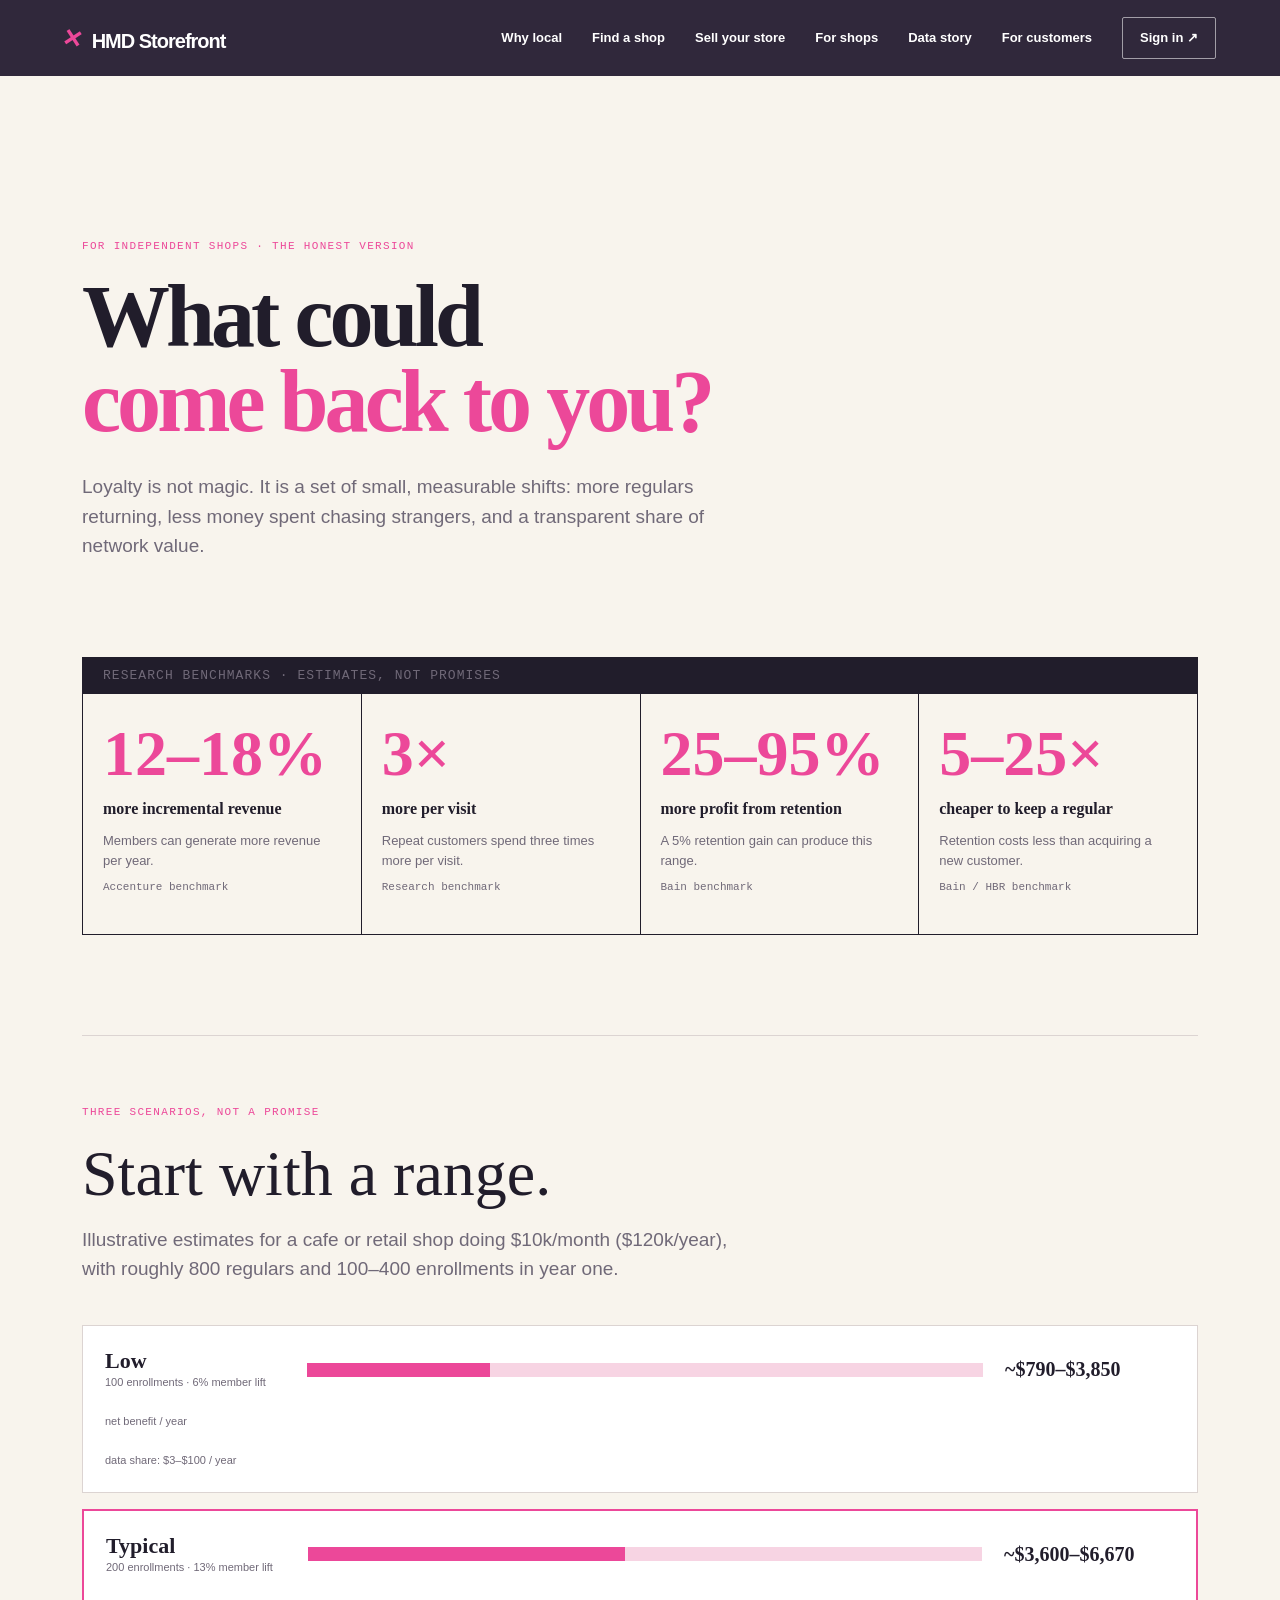
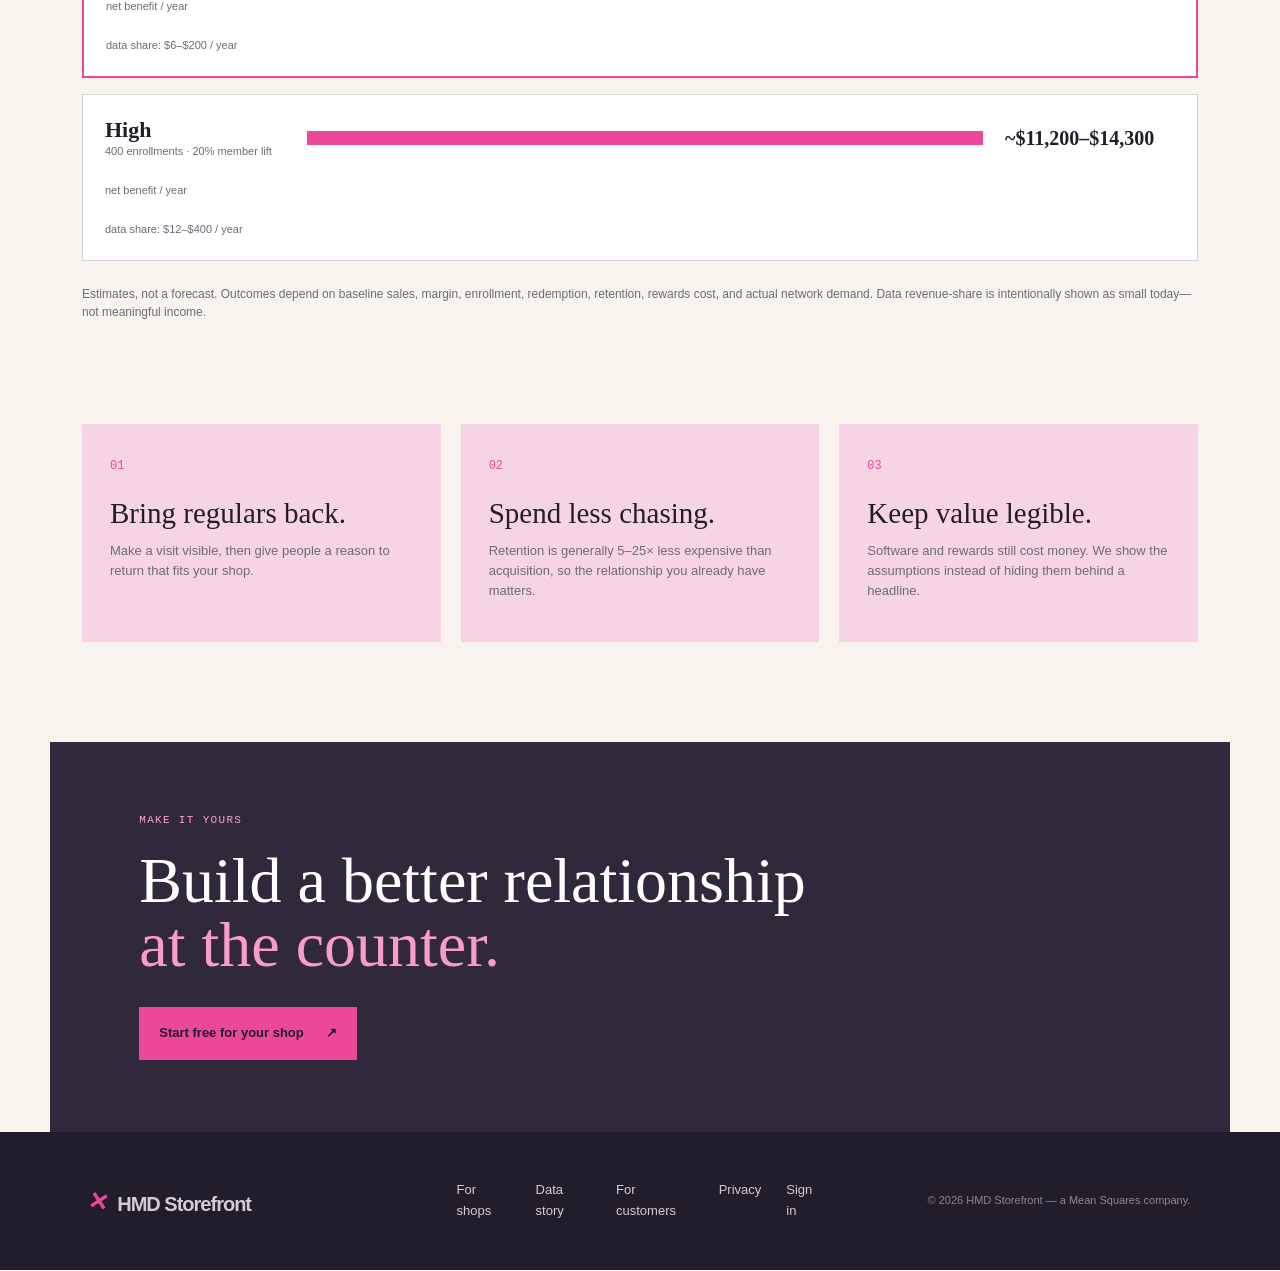
==== benefits.html @ ce7b247c "fix(frontpage): contain responsive layouts + diagrams; footer wrap; add R8 deep-dive/join/directory " ====
<!doctype html>
<html lang="en"><head><meta charset="utf-8"><meta name="viewport" content="width=device-width, initial-scale=1"><meta name="description" content="See the honest range of ways HMD Storefront can help an independent shop keep regulars."><meta property="og:type" content="article"><meta property="og:title" content="The numbers behind local loyalty — HMD Storefront"><meta property="og:description" content="A transparent, scenario-based look at loyalty economics for an independent shop."><meta property="og:url" content="https://marketing.holdmydata.store/benefits.html"><link rel="canonical" href="https://marketing.holdmydata.store/benefits.html"><title>The numbers behind local loyalty — HMD Storefront</title><link rel="stylesheet" href="styles.css"></head>
<body><header class="site-header" style="position:relative;background:#30283b"><a class="wordmark" href="index.html"><span class="mark">×</span> HMD Storefront</a><nav aria-label="Main navigation"><a href="index.html#why">Why local</a><a href="directory.html">Find a shop</a><a href="join.html">Sell your store</a><a href="benefits.html">For shops</a><a href="data-story.html">Data story</a><a href="customers.html">For customers</a><a class="nav-cta" href="signin.html">Sign in <span>↗</span></a></nav><button class="menu" aria-label="Open menu">☰</button></header>
<main class="deep-page"><section class="deep-hero"><p class="eyebrow">For independent shops · the honest version</p><h1>What could<br><em>come back to you?</em></h1><p class="lead">Loyalty is not magic. It is a set of small, measurable shifts: more regulars returning, less money spent chasing strangers, and a transparent share of network value.</p></section>
<section class="stat-grid" aria-label="Research benchmarks"><p class="estimate-label">Research benchmarks · estimates, not promises</p><article><b>12–18%</b><h3>more incremental revenue</h3><p>Members can generate more revenue per year. <span class="source">Accenture benchmark</span></p></article><article><b>3×</b><h3>more per visit</h3><p>Repeat customers spend three times more per visit. <span class="source">Research benchmark</span></p></article><article><b>25–95%</b><h3>more profit from retention</h3><p>A 5% retention gain can produce this range. <span class="source">Bain benchmark</span></p></article><article><b>5–25×</b><h3>cheaper to keep a regular</h3><p>Retention costs less than acquiring a new customer. <span class="source">Bain / HBR benchmark</span></p></article></section>
<section class="paper-section"><p class="eyebrow">Three scenarios, not a promise</p><h2>Start with a range.</h2><p class="section-lead">Illustrative estimates for a cafe or retail shop doing $10k/month ($120k/year), with roughly 800 regulars and 100–400 enrollments in year one.</p><div class="scenario-chart" role="img" aria-label="Estimated annual net benefit ranges: low 790 to 3850 dollars, typical 3600 to 6670 dollars, high 11200 to 14300 dollars"><div class="scenario"><div><strong>Low</strong><span>100 enrollments · 6% member lift</span></div><div class="range"><i style="width:27%"></i></div><b>~$790–$3,850</b><small>net benefit / year</small><em>data share: $3–$100 / year</em></div><div class="scenario featured"><div><strong>Typical</strong><span>200 enrollments · 13% member lift</span></div><div class="range"><i style="width:47%"></i></div><b>~$3,600–$6,670</b><small>net benefit / year</small><em>data share: $6–$200 / year</em></div><div class="scenario"><div><strong>High</strong><span>400 enrollments · 20% member lift</span></div><div class="range"><i style="width:100%"></i></div><b>~$11,200–$14,300</b><small>net benefit / year</small><em>data share: $12–$400 / year</em></div></div><p class="fine">Estimates, not a forecast. Outcomes depend on baseline sales, margin, enrollment, redemption, retention, rewards cost, and actual network demand. Data revenue-share is intentionally shown as small today—not meaningful income.</p></section>
<section class="lever-grid"><article><span class="feature-num">01</span><h2>Bring regulars back.</h2><p>Make a visit visible, then give people a reason to return that fits your shop.</p></article><article><span class="feature-num">02</span><h2>Spend less chasing.</h2><p>Retention is generally 5–25× less expensive than acquisition, so the relationship you already have matters.</p></article><article><span class="feature-num">03</span><h2>Keep value legible.</h2><p>Software and rewards still cost money. We show the assumptions instead of hiding them behind a headline.</p></article></section>
<section class="deep-cta"><p class="eyebrow">Make it yours</p><h2>Build a better relationship<br><em>at the counter.</em></h2><a class="button button-pink" href="https://storefront.holdmydata.store/signup">Start free for your shop <span>↗</span></a></section></main><footer><a class="wordmark" href="index.html"><span class="mark">×</span> HMD Storefront</a><div><a href="benefits.html">For shops</a><a href="data-story.html">Data story</a><a href="customers.html">For customers</a><a href="privacy.html">Privacy</a><a href="signin.html">Sign in</a></div><small>© 2026 HMD Storefront — a Mean Squares company.</small></footer><script src="script.js"></script></body></html>
---- styles.css ----
:root{--ink:#211d2b;--muted:#706978;--paper:#f8f4ed;--pink:#ec4899;--blush:#f7d4e3;--line:#dcd4d2;--serif:'Fraunces',Georgia,serif;--sans:'Inter',Arial,sans-serif;--mono:'DM Mono',monospace}*{box-sizing:border-box}html{scroll-behavior:smooth}body{margin:0;color:var(--ink);background:var(--paper);font:16px/1.55 var(--sans)}a{color:inherit;text-decoration:none}button{font:inherit}.site-header{height:76px;padding:0 clamp(22px,5vw,76px);display:flex;align-items:center;justify-content:space-between;position:absolute;z-index:10;top:0;width:100%;color:#fff}.wordmark{font-weight:700;letter-spacing:-.05em;font-size:20px}.mark{color:var(--pink);font-size:31px;display:inline-block;transform:rotate(12deg);margin-right:6px}.site-header nav{display:flex;align-items:center;gap:30px;font-size:13px;font-weight:600}.nav-cta{border:1px solid rgba(255,255,255,.55);padding:10px 17px;border-radius:2px}.menu{display:none;background:none;border:0;color:#fff;font-size:22px}.hero{min-height:720px;height:92vh;position:relative;overflow:hidden;background:#30283b;color:#fff}.hero:after{content:'';position:absolute;inset:0;background:linear-gradient(90deg,rgba(20,15,28,.95) 0%,rgba(25,18,32,.62) 47%,rgba(25,18,32,.15));pointer-events:none}.layer{will-change:transform}.hero-wash{position:absolute;inset:-15%;background:radial-gradient(ellipse at 60% 40%,#9a4b72 0,transparent 42%),radial-gradient(ellipse at 90% 100%,#483869 0,transparent 50%);opacity:.8}.hero-grid{position:absolute;inset:0;opacity:.15;background-image:linear-gradient(110deg,transparent 0 49%,#f7d4e3 49.2% 49.5%,transparent 49.7%),linear-gradient(22deg,transparent 0 68%,#f7d4e3 68.2% 68.4%,transparent 68.6%);background-size:180px 180px}.hero-copy{position:relative;z-index:3;padding:clamp(150px,22vh,220px) 7vw 60px;max-width:750px}.eyebrow{font:500 11px/1.2 var(--mono);text-transform:uppercase;letter-spacing:.12em;color:var(--pink);margin:0 0 22px}.hero h1{font:700 clamp(52px,7vw,100px)/.95 var(--serif);letter-spacing:-.055em;margin:0 0 28px}.hero h1 em,h2 em{font-style:normal;color:#f89cc8}.hero-text{font-size:18px;line-height:1.5;max-width:470px;color:#ded6df}.hero-actions{display:flex;align-items:center;gap:27px;margin-top:38px}.button{display:inline-flex;gap:22px;align-items:center;padding:15px 19px;font-weight:600;font-size:13px;border:1px solid var(--pink);transition:.2s}.button-pink{background:var(--pink);color:#241a29}.button:hover{transform:translateY(-2px);box-shadow:4px 4px 0 #241a29}.text-link{font-weight:600;font-size:13px;border-bottom:1px solid currentColor;padding-bottom:3px}.text-link span{margin-left:14px;color:var(--pink)}.shop-scene{position:absolute;z-index:2;right:-3%;bottom:0;width:59%;height:70%;}.sun{position:absolute;width:210px;height:210px;border-radius:50%;background:#ed9b9f;top:2%;left:40%;opacity:.7}.cloud{position:absolute;border-radius:50%;background:#e8bcc8;opacity:.22;width:200px;height:35px;top:25%;left:4%;filter:blur(5px)}.cloud-two{top:16%;left:63%;width:160px}.building{position:absolute;width:min(500px,65%);height:65%;bottom:7%;left:22%;background:#bf8090;transform:skewY(-2deg);box-shadow:18px 18px 0 rgba(0,0,0,.2)}.awning{height:15%;position:absolute;top:23%;left:-4%;width:108%;background:repeating-linear-gradient(90deg,#f4d6d6 0 32px,#653950 32px 64px);transform:skewY(3deg)}.window{position:absolute;top:40%;left:9%;width:48%;height:37%;background:#2b3340;border:9px solid #efd9cd;display:flex;align-items:center;justify-content:center}.cat{font-size:130px;color:#ecb1c0;transform:rotate(-15deg)}.plant{position:absolute;right:8%;bottom:2%;font-size:62px;color:#a8c0a6}.door{position:absolute;right:8%;bottom:0;width:25%;height:45%;background:#493342;border:7px solid #e7cfc8}.sign{position:absolute;right:-19%;top:42%;background:#f0c6ce;color:#3d273b;padding:14px 22px;font:500 14px/1.15 var(--mono);transform:rotate(7deg);box-shadow:5px 6px 0 rgba(0,0,0,.14)}.ground{position:absolute;bottom:0;left:-30%;width:160%;height:9%;background:#1c202e;transform:rotate(-3deg)}.scene-note{position:absolute;right:4%;bottom:2%;z-index:2;color:#eddfe5;font:12px/1.3 var(--mono)}.scroll-cue{position:absolute;z-index:4;bottom:28px;right:7vw;font:11px var(--mono);color:#e7dce4}.scroll-cue span{display:inline-block;width:6px;height:6px;border-radius:50%;background:var(--pink);margin-right:8px}.strip{background:var(--pink);padding:15px 7vw;display:flex;justify-content:space-between;align-items:center;color:#321d2b;font:11px var(--mono);text-transform:uppercase;letter-spacing:.07em}.scribble{font-size:20px}.section{padding:clamp(80px,12vw,160px) 12vw}.split{display:grid;grid-template-columns:1fr 1fr;gap:13vw}.section h2,.share-band h2,.cta h2{font:500 clamp(38px,5vw,68px)/1 var(--serif);letter-spacing:-.05em;margin:0}.copy{max-width:470px;color:var(--muted);padding-top:35px}.copy p{margin:0 0 25px}.copy strong{color:var(--ink)}.feature-section{padding:100px 7vw 150px;background:#e9e0dc}.section-intro{max-width:620px}.feature-grid{display:grid;grid-template-columns:repeat(3,1fr);gap:5vw;margin-top:90px}.feature-grid article{border-top:1px solid #9f9297;padding-top:17px}.feature-num{font:12px var(--mono);color:var(--pink)}h3{font:500 25px/1.15 var(--serif);margin:33px 0 14px}.feature-grid p,.step p,.share-band p{color:var(--muted);max-width:300px}.how{background:#f8f4ed;padding-left:7vw;padding-right:7vw}.steps{display:grid;grid-template-columns:repeat(4,1fr);gap:25px;margin-top:80px}.step{border-top:1px solid var(--line);padding-top:15px}.step b{font:18px var(--serif);color:var(--pink)}.step h3{font-size:21px;margin-top:34px}.share-band{padding:90px 7vw;background:#30283b;color:#fff;display:grid;grid-template-columns:1.25fr 1fr;gap:9vw;align-items:center}.share-band .eyebrow{color:#f89cc8}.share-band h2{margin-bottom:25px}.share-band p{color:#d7ccd6;max-width:430px}.share-graphic{display:flex;align-items:center;justify-content:center;gap:15px}.circle{width:125px;height:125px;border-radius:50%;display:flex;align-items:center;justify-content:center;text-align:center;font:13px/1.2 var(--mono);border:1px solid #f89cc8}.c1{background:#67384f}.c2{background:#4c4167;margin-top:55px}.c3{background:#ec4899;color:#281a28}.arrow{font-size:28px;color:#f89cc8}.cta{text-align:center;padding:150px 20px;background:var(--blush)}.cta h2{margin:0 auto 38px}.cta .fine{font:12px var(--mono);color:#75606e;margin-top:18px}footer{padding:45px 7vw;display:grid;grid-template-columns:1fr 1fr 1fr;align-items:center;background:#211d2b;color:#d6cbd2}footer div{display:flex;justify-content:center;gap:25px;font-size:13px}footer small{text-align:right;font-size:11px;color:#938690}.cookie{position:fixed;z-index:20;bottom:18px;left:18px;right:18px;background:#fff;color:var(--ink);box-shadow:0 8px 30px #211d2b35;border:1px solid var(--line);padding:17px 22px;display:flex;align-items:center;justify-content:space-between;gap:20px;font-size:13px}.cookie strong{font:500 18px var(--serif)}.cookie p{margin:3px 0 0;color:var(--muted)}.cookie a{color:#b52b71;text-decoration:underline}.cookie button{background:var(--ink);color:#fff;border:0;padding:10px 17px;cursor:pointer}.auth-page{min-height:100vh;background:#30283b;color:#fff}.auth-header{padding:30px 7vw}.auth-card{max-width:600px;margin:7vh auto;padding:30px 25px 100px}.auth-card h1{font:500 clamp(45px,7vw,74px)/.98 var(--serif);letter-spacing:-.05em;margin:0 0 22px}.auth-card em{color:#f89cc8;font-style:normal}.auth-copy{color:#d7ccd6;max-width:390px;margin-bottom:42px}.role-links{display:grid;gap:12px}.role-links a{display:flex;justify-content:space-between;align-items:center;border:1px solid #796277;padding:20px 22px;transition:.2s}.role-links a:hover{border-color:var(--pink);background:#493342;transform:translateX(4px)}.role-links strong{font:500 20px var(--serif)}.role-links span{font:12px var(--mono);color:#e4a8c1}.back{font-size:13px;margin-top:40px;color:#e4a8c1}.back a:hover{text-decoration:underline}.legal{max-width:820px;margin:0 auto;padding:100px 25px 140px}.legal h1{font:500 clamp(48px,7vw,82px)/1 var(--serif);letter-spacing:-.05em;margin:0 0 18px}.legal h2{font:500 28px var(--serif);margin:65px 0 12px}.legal p{max-width:680px;color:var(--muted)}.legal-note{font:12px var(--mono);color:#9c6681!important}.legal a{color:#b52b71;text-decoration:underline}@media(max-width:720px){.site-header nav{display:none}.menu{display:block}.hero{min-height:760px}.hero-copy{padding:140px 25px 40px}.hero h1{font-size:55px}.hero-text{font-size:16px}.shop-scene{width:115%;height:45%;right:-24%;bottom:0;opacity:.85}.building{left:23%;height:74%}.scene-note{display:none}.scroll-cue{right:25px}.strip{overflow:hidden;gap:20px;justify-content:flex-start;white-space:nowrap}.strip span:nth-of-type(2),.strip span:nth-of-type(3){display:none}.split,.share-band{grid-template-columns:1fr;gap:35px}.section{padding:85px 25px}.feature-section,.how{padding:85px 25px}.feature-grid,.steps{grid-template-columns:1fr;gap:40px;margin-top:55px}.share-band{padding:75px 25px}.share-graphic{gap:5px;transform:scale(.78);transform-origin:left center;width:100%;max-width:100%;margin-bottom:-10px}.cta{padding:100px 25px}.cta h2{font-size:52px}footer{grid-template-columns:1fr;gap:25px;padding:40px 25px}footer div{flex-wrap:wrap;gap:10px 12px;min-width:0}footer div,footer small{text-align:left;justify-content:flex-start}footer small{min-width:0}.cookie{align-items:flex-start;flex-direction:column;bottom:0;left:0;right:0}.cookie button{width:100%}}
/* Local discovery map and explainer layouts */
.map-section{background:var(--blush)}
.map-placeholder{min-height:360px;position:relative;overflow:hidden;background-color:#e9d9d8;background-image:linear-gradient(28deg,transparent 48%,rgba(255,255,255,.7) 49% 51%,transparent 52%),linear-gradient(118deg,transparent 47%,rgba(255,255,255,.65) 48% 50%,transparent 51%);background-size:180px 150px;border:1px solid var(--line)}
.map-line{position:absolute;height:2px;background:rgba(112,105,120,.28);transform:rotate(-20deg);width:80%}.line-a{top:32%;left:-8%}.line-b{top:63%;left:28%;transform:rotate(18deg)}
.map-pin{position:absolute;color:var(--pink);font-size:28px;font-weight:700;text-shadow:0 1px 0 #fff}.pin-a{top:25%;left:28%}.pin-b{top:48%;left:62%}.pin-c{top:70%;left:44%}.map-label{position:absolute;right:24px;bottom:22px;padding:15px 18px;background:rgba(248,244,237,.9);font-size:13px;color:var(--muted)}.map-label strong{color:var(--ink)}
.reward-explainer{display:grid;grid-template-columns:repeat(3,1fr);gap:28px;margin:70px 0}.reward-explainer article{padding:28px;background:var(--blush)}.reward-explainer h2{font:500 27px/1.05 var(--serif);margin:18px 0 12px}.reward-explainer p{color:var(--muted)}.legal-callout{padding:38px;margin:30px 0 50px;background:#30283b;color:#fff}.legal-callout h2{font:500 40px var(--serif);margin:0 0 12px}.legal-callout p:last-child{color:#e8dfe8}.draft-banner{display:flex;gap:14px;align-items:baseline;padding:16px 20px;margin:0 0 28px;background:#fff0b8;border:1px solid #d8b84c;color:#30283b}.draft-banner strong{font-weight:700}.draft-banner span{color:#5e5364;font-size:14px}@media(max-width:700px){.draft-banner{display:block}.draft-banner span{display:block;margin-top:5px}}
.diagram-card{width:min(100%,1180px);margin:48px auto 0;padding:18px;background:var(--blush);border:1px solid var(--line);border-radius:18px;overflow:hidden}
.diagram-card img{display:block;width:100%;max-width:100%;height:auto;border-radius:12px;margin:0 auto}
@media(max-width:700px){.reward-explainer{grid-template-columns:1fr}.map-placeholder{min-height:290px}.map-label{right:12px;bottom:12px;max-width:75%}.diagram-card{margin-top:28px;padding:10px;border-radius:14px}.diagram-card img{border-radius:9px}}

.cookie[hidden]{display:none!important}

/* Responsive DOM-text diagram stages */
.diagram-stage{width:min(100%,1180px);margin:48px auto 0;padding:30px;background:var(--blush);border:1px solid var(--line);border-radius:18px;position:relative;overflow:hidden;animation:diagram-enter .8s ease both;animation-timeline:view();animation-range:entry 0% entry 30%}.diagram-heading{position:relative;z-index:1;margin-bottom:24px}.diagram-heading .eyebrow{margin-bottom:8px}.diagram-heading>p:last-child{font:500 27px/1.1 var(--serif);margin:0}.diagram-heading h2{font:500 27px/1.1 var(--serif);margin:0}.diagram-heading em{color:var(--muted)}.diagram-carousel{display:flex;gap:20px;position:relative;z-index:1}.diagram-panel{background:#fff;border:1.5px solid var(--line);border-radius:12px;padding:22px 18px;min-height:190px;flex:1;position:relative}.diagram-panel>b{display:grid;place-items:center;width:40px;height:40px;border-radius:50%;background:var(--blush);border:2px solid var(--pink);color:var(--pink);font:500 16px var(--mono);margin-bottom:20px}.diagram-panel h3{font:700 25px/1.05 var(--serif);margin:0 0 10px}.diagram-panel p{font-size:13px;color:var(--muted);margin:0 0 8px}.diagram-panel small{font:500 11px/1.4 var(--mono);color:var(--muted)}.diagram-panel:after{content:'→';position:absolute;right:-18px;top:50%;color:var(--pink);font-size:22px}.diagram-panel:last-child:after{display:none}.branch-panel{border-color:var(--pink)}.branch-label,.node-icon{color:var(--pink);font:500 11px var(--mono);letter-spacing:.08em}.branch-panel>div{display:flex;gap:12px}.branch-panel>div p{flex:1}.diagram-caption{color:var(--muted);font-size:13px;margin:24px 0 0}.diagram-caption strong{font:700 18px/1.2 var(--serif);color:var(--ink)}.consent-stage{margin-top:0}.consent-stage .diagram-panel{border:2px solid var(--pink);border-radius:14px;min-height:210px}.consent-stage .diagram-panel>b{margin-bottom:12px}.node-icon{display:block;font-size:22px;margin:4px 0 14px}.phase-panel{border-style:dashed!important;border-color:var(--muted)!important}.phase-panel p{margin-top:14px}.phase-panel strong{color:var(--ink)}@keyframes diagram-enter{from{opacity:.2;transform:translateY(24px)}to{opacity:1;transform:translateY(0)}}
@media(max-width:720px){.diagram-stage{margin-top:28px;padding:22px 0 18px;border-radius:14px}.diagram-heading{padding:0 18px}.diagram-heading>p:last-child,.diagram-heading h2{font-size:27px}.diagram-carousel{overflow-x:auto;scroll-snap-type:x mandatory;-webkit-overflow-scrolling:touch;gap:12px;padding:4px 18px 12px;scrollbar-width:none}.diagram-carousel::-webkit-scrollbar{display:none}.diagram-panel{flex:0 0 calc(100vw - 36px);min-height:225px;padding:24px 20px;scroll-snap-align:start}.diagram-panel h3{font-size:26px}.diagram-panel p{font-size:13.5px;max-width:34ch}.diagram-panel:after{display:none}.branch-panel>div{display:block}.branch-panel>div p{margin-top:16px}.diagram-controls{display:flex;align-items:center;justify-content:space-between;padding:0 18px;margin-top:4px}.diagram-controls button{border:0;background:none;color:var(--pink);font:500 20px var(--mono);padding:8px;cursor:pointer}.diagram-dots{display:flex;gap:7px;align-items:center}.diagram-dots button{width:9px;height:9px;border:1px solid var(--pink);border-radius:50%;padding:0}.diagram-dots button[aria-selected=true]{background:var(--pink)}.diagram-caption{padding:0 18px;margin-top:14px}.consent-stage .diagram-panel{min-height:250px}.consent-stage .diagram-heading h2{font-size:26px}}
@media(min-width:721px){.how .diagram-carousel{display:grid;grid-template-columns:repeat(4,1fr);gap:24px}.how .diagram-panel:after{right:-20px}.how .branch-panel{grid-column:2 / 4}.consent-stage .diagram-carousel{display:grid;grid-template-columns:repeat(3,1fr);gap:24px}.consent-stage .diagram-panel:nth-child(4){grid-column:1 / 2}.consent-stage .diagram-panel:nth-child(5){grid-column:2 / 3}.consent-stage .phase-panel{grid-column:1 / 4;display:grid;grid-template-columns:1fr 1fr;gap:20px}.consent-stage .phase-panel h3{grid-column:1 / 3}}
@media(prefers-reduced-motion:reduce){.diagram-stage{animation:none!important;opacity:1!important;transform:none!important}.diagram-carousel{scroll-behavior:auto}}
.r8-teaser{margin-top:48px;padding:26px;background:var(--blush);border-left:3px solid var(--pink)}
.directory-page,.join-page{max-width:1180px;margin:0 auto;padding:0 32px}.directory-hero,.join-hero{padding:82px 0 48px;max-width:850px}.directory-hero h1,.join-hero h1{font:700 clamp(48px,7vw,82px)/.96 var(--serif);letter-spacing:-.045em;margin:0 0 24px}.directory-hero em,.join-hero em{color:var(--pink);font-style:normal}.directory-search{max-width:680px;margin:0 auto 50px}.search-wrap{position:relative}.search-wrap>span{position:absolute;left:14px;top:50%;transform:translateY(-50%);font:24px var(--mono);color:var(--pink)}.search-input{width:100%;padding:14px 16px 14px 42px;background:#fff;border:1.5px solid var(--line);border-radius:12px;font:15px var(--sans)}.search-input:focus{outline:0;border-color:var(--pink);box-shadow:0 0 0 3px rgba(236,72,153,.15)}.search-meta{color:var(--muted);font:11px var(--mono);margin:10px 0}.directory-grid{display:grid;grid-template-columns:repeat(auto-fill,minmax(280px,1fr));gap:24px;min-height:180px}.shop-card{background:#fff;border:1.5px solid var(--line);border-radius:14px;overflow:hidden}.shop-media{aspect-ratio:16/10;background:var(--blush)}.shop-photo,.shop-mono{width:100%;height:100%;object-fit:cover}.shop-mono{display:grid;place-items:center;background-color:var(--blush);background-image:linear-gradient(28deg,transparent 48%,rgba(255,255,255,.6) 49% 51%,transparent 52%);background-size:180px 150px;color:var(--pink);font:500 48px var(--mono)}.shop-card-body{padding:22px}.shop-card h3{font:500 26px/1.05 var(--serif);margin:0 0 10px}.shop-card h3 a:hover{color:var(--pink)}.shop-card-body>p:not(.shop-detail){color:var(--muted);font-size:13px;min-height:42px}.shop-detail{color:var(--muted);font:11px/1.5 var(--mono);margin:8px 0}.shop-card .text-link{display:inline-block;margin-top:12px}.shop-skeleton{height:380px;border-radius:14px;background:linear-gradient(var(--blush),var(--blush)) top/100% 60% no-repeat,#fff;border:1px solid var(--line);animation:pulse 1.2s ease-in-out infinite alternate}.directory-empty{text-align:center;padding:20px 0 100px}.directory-empty h2{font:500 clamp(36px,5vw,58px)/1 var(--serif);margin:12px 0}.directory-empty p:not(.eyebrow){max-width:520px;margin:0 auto 22px;color:var(--muted)}.directory-empty small{display:block;color:var(--muted);font:11px var(--mono);margin-top:20px}.empty-map{height:100px;max-width:500px;margin:0 auto 24px;background:var(--blush);position:relative;background-image:linear-gradient(28deg,transparent 48%,rgba(255,255,255,.6) 49% 51%,transparent 52%);background-size:180px 150px}.empty-map span{position:absolute;color:var(--pink);font:28px var(--mono)}.empty-map span:nth-child(1){top:20px;left:24%}.empty-map span:nth-child(2){top:48px;left:58%}.empty-map span:nth-child(3){top:12px;left:74%}.join-hero{max-width:980px}.join-hero .fine{margin-top:18px}.join-benefits{margin:30px 0 100px}.join-numbers{padding:70px 0 90px;border-top:1px solid var(--line)}.join-numbers h2,.join-steps h2{font:500 clamp(38px,5vw,64px)/1 var(--serif);margin:0 0 16px}.join-stat-grid{display:grid;grid-template-columns:repeat(5,1fr);gap:1px;background:var(--ink);margin:42px 0 24px}.join-stat-grid article{background:var(--paper);padding:24px 18px;min-height:210px}.join-stat-grid b{font:700 clamp(32px,4vw,52px)/1 var(--serif);color:var(--pink)}.join-stat-grid p{font-size:13px;color:var(--muted);min-height:60px}.join-stat-grid small{font:11px var(--mono);color:var(--muted)}.join-steps{padding:0 0 90px}.join-steps .steps{margin-top:34px}.sr-only{position:absolute;width:1px;height:1px;padding:0;margin:-1px;overflow:hidden;clip:rect(0,0,0,0);white-space:nowrap;border:0}@keyframes pulse{from{opacity:.55}to{opacity:1}}
@media(max-width:720px){.directory-page,.join-page{padding:0 18px}.directory-hero,.join-hero{padding:58px 0 38px}.directory-grid{grid-template-columns:1fr}.join-stat-grid{grid-template-columns:1fr 1fr}.join-stat-grid article{min-height:0}.join-stat-grid p{min-height:0}.shop-skeleton{height:330px}}
@media(max-width:480px){.join-stat-grid{grid-template-columns:1fr}}.r8-teaser .eyebrow{margin-bottom:10px}.r8-teaser h3{font:500 27px/1.1 var(--serif);margin:0 0 12px}.data-teaser{background:#fff0f5}.data-teaser>p:not(.eyebrow){max-width:570px;color:var(--muted)}

.estimate-label{grid-column:1/-1;background:var(--ink);color:#fff;padding:10px 20px;margin:0;font:500 11px var(--mono);letter-spacing:.08em;text-transform:uppercase}/* R8 deep-dive pages: content-first chart and story components */
.deep-page{max-width:1180px;margin:0 auto;padding:82px 32px 0}.deep-hero{padding:82px 0 78px;max-width:820px}.deep-hero h1{font:700 clamp(48px,7vw,88px)/.96 var(--serif);letter-spacing:-.045em;margin:0 0 28px}.deep-hero h1 em,.deep-hero em{color:var(--pink);font-style:normal}.lead,.section-lead{max-width:650px;color:var(--muted);font-size:19px}.stat-grid{display:grid;grid-template-columns:repeat(4,1fr);gap:1px;background:var(--ink);border:1px solid var(--ink);margin:0 0 100px}.stat-grid article{background:var(--paper);padding:28px 20px;min-height:220px}.stat-grid article>b{font:700 clamp(40px,5vw,65px)/1 var(--serif);color:var(--pink)}.stat-grid h3{font:700 16px/1.1 var(--serif);margin:14px 0 10px}.stat-grid p,.lever-grid p{color:var(--muted);font-size:13px}.source{display:block;color:var(--muted);font:11px var(--mono);margin-top:10px}.paper-section{padding:70px 0 90px;border-top:1px solid var(--line)}.paper-section h2,.contrast-head h2,.share-picker h2,.reward-table h2{font:500 clamp(38px,5vw,64px)/1 var(--serif);margin:0 0 18px}.scenario-chart{display:grid;gap:16px;margin:42px 0 24px}.scenario{padding:22px;background:#fff;border:1px solid var(--line);display:grid;grid-template-columns:180px 1fr 170px;align-items:center;gap:22px}.scenario>div{display:flex;flex-direction:column}.scenario strong{font:700 22px var(--serif)}.scenario span,.scenario small,.scenario em{font-size:11px;color:var(--muted);font-style:normal}.scenario>b{font:700 20px var(--serif);white-space:nowrap}.scenario em{grid-column:1/-1}.range{height:14px;background:var(--blush);position:relative}.range i{display:block;height:100%;background:var(--pink)}.featured{border:2px solid var(--pink)}.fine{color:var(--muted);font-size:12px}.lever-grid{display:grid;grid-template-columns:repeat(3,1fr);gap:20px;padding:0 0 100px}.lever-grid article{padding:28px;background:var(--blush)}.lever-grid h2{font:500 29px/1 var(--serif);margin:22px 0 10px}.deep-cta{background:#30283b;color:#fff;padding:72px 8%;margin:0 -32px}.deep-cta h2{font:500 clamp(40px,5vw,70px)/1 var(--serif);margin:0 0 30px}.deep-cta .eyebrow{color:#f7a6ca}.contrast-list{margin:0 0 90px}.contrast-head{margin-bottom:40px}.contrast-list article{display:grid;grid-template-columns:1fr 1fr;border-top:1px solid var(--line);padding:30px 0;gap:40px}.contrast-list article>div+div{border-left:1px solid var(--line);padding-left:40px}.contrast-tag{font:500 10px var(--mono);letter-spacing:.1em;color:var(--muted)}.contrast-tag.pink{color:var(--pink)}.contrast-list h3{font:500 26px/1.1 var(--serif);margin:12px 0 8px}.contrast-list p{color:var(--muted);margin:0}.industry-note{background:var(--blush);padding:42px;margin:0 0 90px;display:grid;grid-template-columns:1fr 1fr;gap:20px}.industry-note h2{font:500 38px/1.05 var(--serif);margin:0}.industry-numbers{display:grid;grid-template-columns:1fr 1fr;align-content:center;gap:4px 20px}.industry-numbers strong{font:700 25px var(--serif);color:var(--pink)}.industry-numbers span{font-size:11px;color:var(--muted)}.industry-note>.fine{grid-column:1/-1}.share-picker{border-top:1px solid var(--line);padding:70px 0 100px}.share-picker>p:not(.eyebrow){max-width:600px;color:var(--muted)}.share-options{display:grid;grid-template-columns:repeat(3,1fr);gap:12px;margin:34px 0}.share-options label{padding:22px;background:#fff;border:1px solid var(--line);font-weight:600;cursor:pointer}.share-options input{accent-color:var(--pink);margin-right:8px}.share-options small{display:block;color:var(--muted);font-size:11px;margin:12px 0 0 25px}.share-readout{display:flex;align-items:baseline;gap:14px;border-top:2px solid var(--pink);padding-top:20px}.share-readout strong{font:700 48px var(--serif);color:var(--pink)}.share-readout span,.share-readout small{color:var(--muted)}.share-readout small{display:block}.customer-highlight{display:flex;align-items:center;gap:34px;background:var(--blush);padding:42px;margin-bottom:90px}.customer-highlight>strong{font:700 90px var(--serif);color:var(--pink)}.customer-highlight h2{font:500 34px var(--serif);margin:0 0 10px}.customer-highlight p{color:var(--muted);max-width:600px}.reward-table{padding:0 0 100px}.reward-rows{border-top:1px solid var(--line)}.reward-rows>div{display:grid;grid-template-columns:200px 1fr;gap:30px;padding:22px 0;border-bottom:1px solid var(--line)}.reward-rows strong{font:500 25px var(--serif)}.reward-rows span{color:var(--muted)}
@media(max-width:720px){.deep-page{padding:35px 18px 0}.deep-hero{padding:58px 0}.stat-grid,.lever-grid,.share-options{grid-template-columns:1fr 1fr}.stat-grid article{min-height:190px}.scenario{grid-template-columns:1fr;gap:10px}.scenario em{grid-column:auto}.contrast-list article{grid-template-columns:1fr;gap:22px}.contrast-list article>div+div{border-left:0;border-top:1px solid var(--line);padding:22px 0 0}.industry-note{grid-template-columns:1fr;margin-bottom:60px}.deep-cta{margin:0 -18px;padding:58px 18px}.customer-highlight{align-items:flex-start;gap:18px;margin-bottom:60px}.customer-highlight>strong{font-size:64px}.customer-highlight h2{font-size:27px}.reward-rows>div{grid-template-columns:1fr;gap:6px}.share-readout{display:block}.share-readout span{display:block}.share-readout small{margin-top:8px}}
@media(max-width:480px){.stat-grid,.lever-grid,.share-options{grid-template-columns:1fr}.stat-grid article{min-height:0}.industry-numbers{grid-template-columns:1fr 1fr}}
.site-header,main,footer{min-width:0}.hero,.share-band,.diagram-stage{contain:paint}.hero-copy,.section,.feature-section,.legal,.auth-card,footer{min-width:0}.hero-copy h1,.hero-copy p,.section h2,.section h3,.feature-grid article,.steps .step,.legal h1,.legal-callout,.auth-card{overflow-wrap:anywhere}.diagram-stage{height:auto;min-height:0}.diagram-carousel{min-width:0}.diagram-panel{transform:none!important}
@media(max-width:720px){html{scrollbar-width:none}.shop-scene{max-width:100%;right:0}.share-band{overflow:hidden}.share-graphic{max-width:100%;transform-origin:left center}.diagram-carousel{width:100%;max-width:100%;overscroll-behavior-x:contain}.diagram-panel{max-width:calc(100vw - 36px)}.site-header{padding-left:18px;padding-right:18px}.hero-copy{padding-left:18px;padding-right:18px}.section,.feature-section{padding-left:18px;padding-right:18px}}
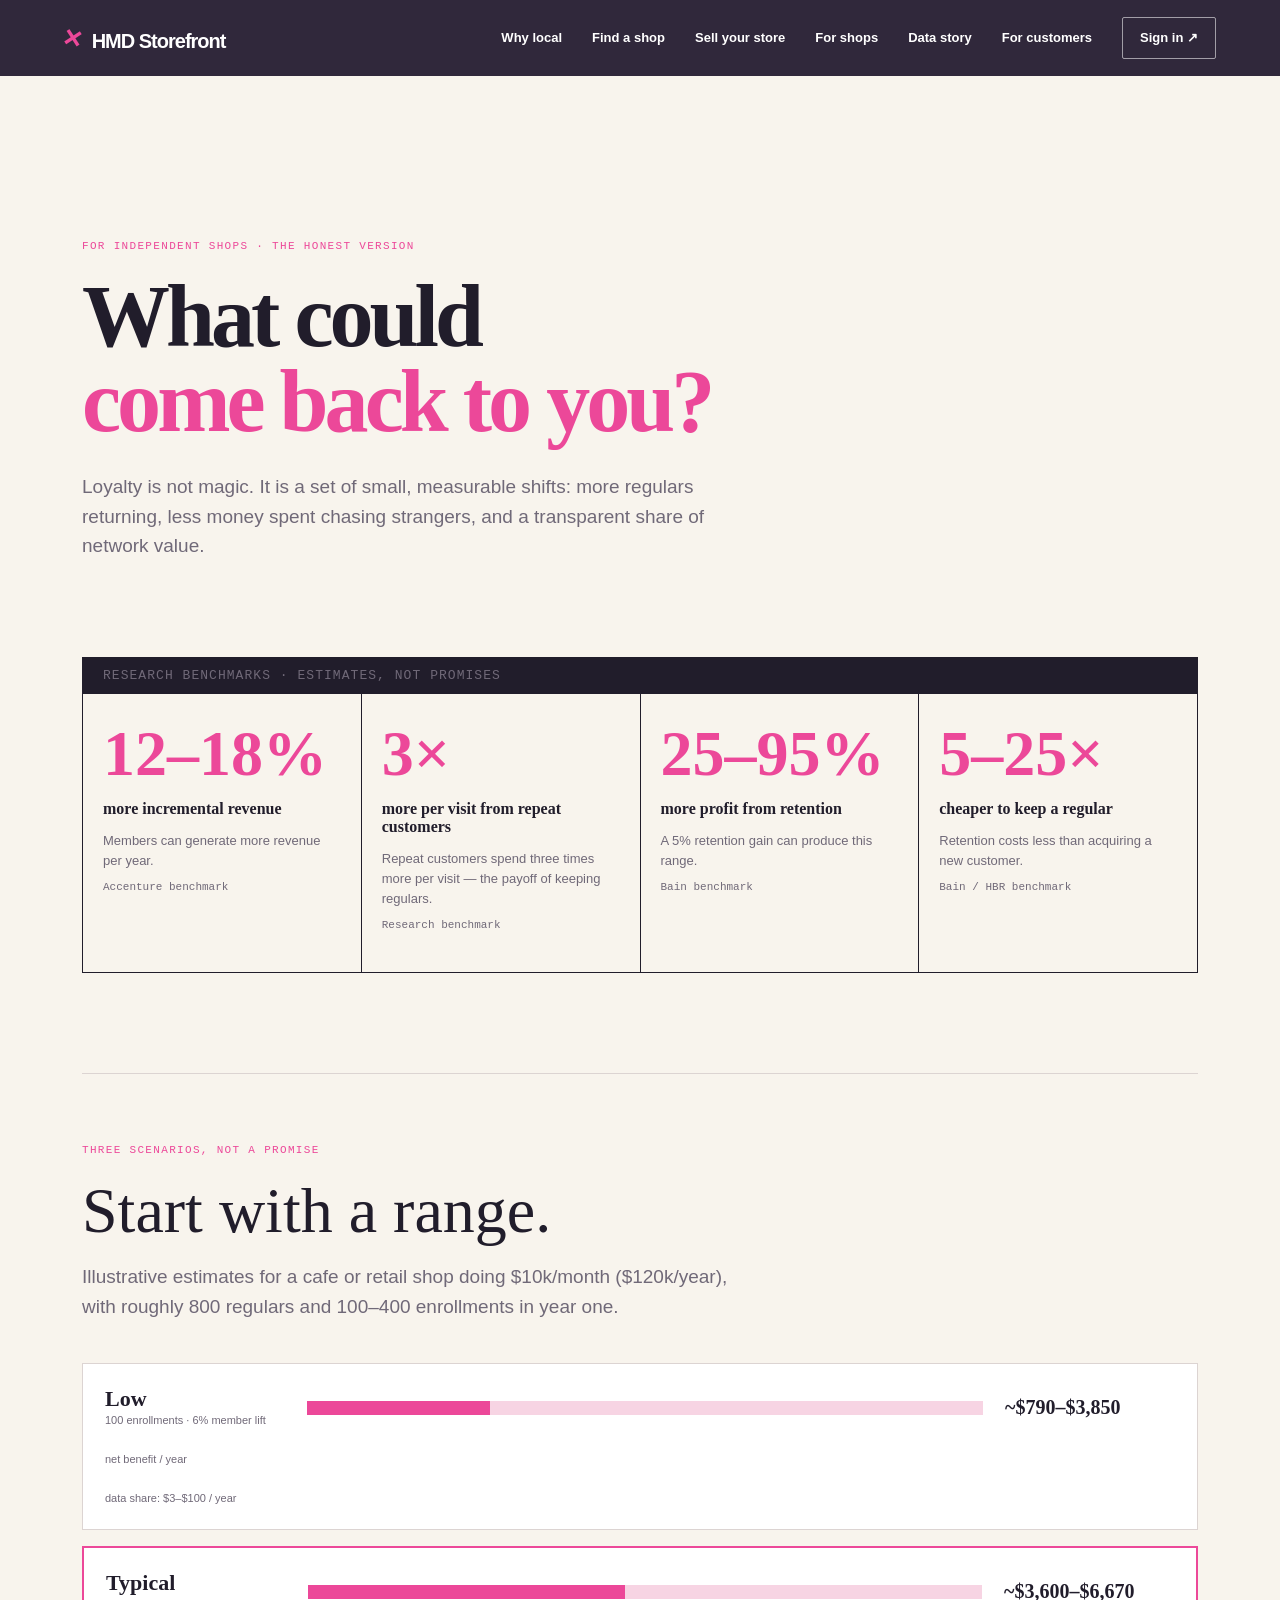
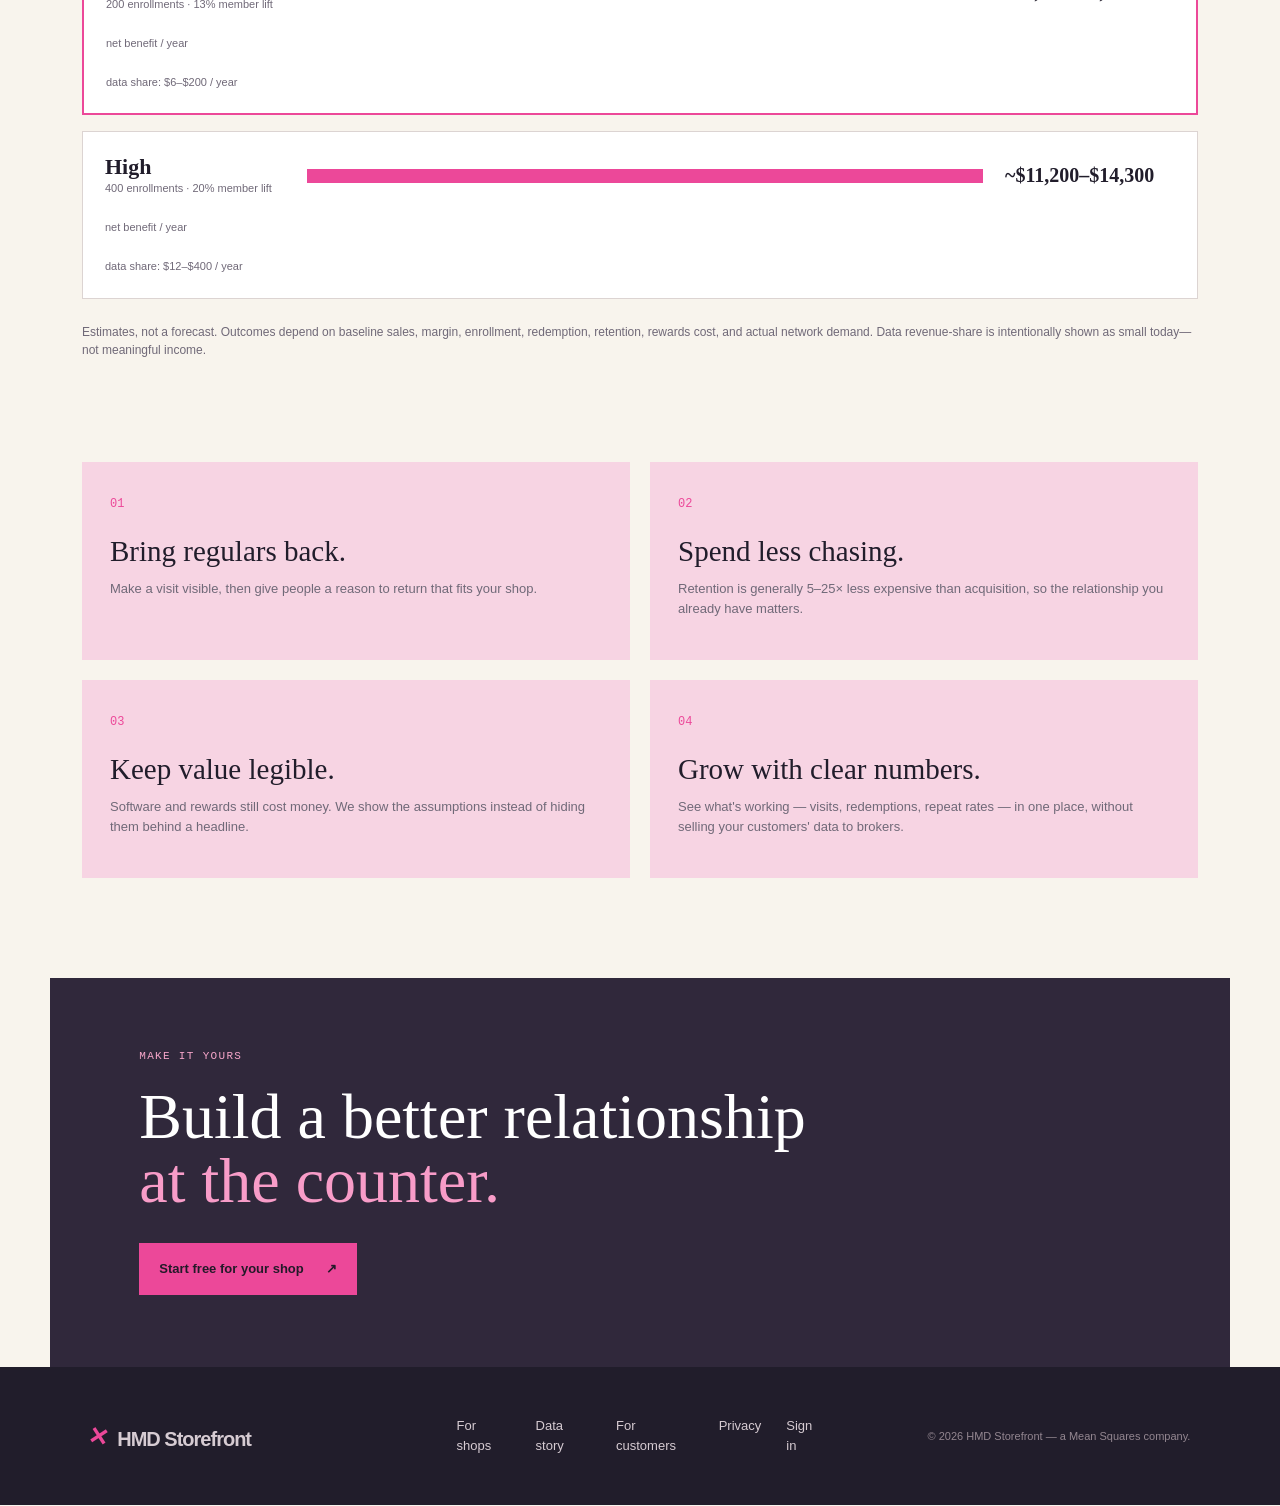
==== commit 8d6838b6: "Editorial refactor, SVG graphics, and page treatments" ====
--- a/benefits.html
+++ b/benefits.html
@@ -2,7 +2,7 @@
 <html lang="en"><head><meta charset="utf-8"><meta name="viewport" content="width=device-width, initial-scale=1"><meta name="description" content="See the honest range of ways HMD Storefront can help an independent shop keep regulars."><meta property="og:type" content="article"><meta property="og:title" content="The numbers behind local loyalty — HMD Storefront"><meta property="og:description" content="A transparent, scenario-based look at loyalty economics for an independent shop."><meta property="og:url" content="https://marketing.holdmydata.store/benefits.html"><link rel="canonical" href="https://marketing.holdmydata.store/benefits.html"><title>The numbers behind local loyalty — HMD Storefront</title><link rel="stylesheet" href="styles.css"></head>
 <body><header class="site-header" style="position:relative;background:#30283b"><a class="wordmark" href="index.html"><span class="mark">×</span> HMD Storefront</a><nav aria-label="Main navigation"><a href="index.html#why">Why local</a><a href="directory.html">Find a shop</a><a href="join.html">Sell your store</a><a href="benefits.html">For shops</a><a href="data-story.html">Data story</a><a href="customers.html">For customers</a><a class="nav-cta" href="signin.html">Sign in <span>↗</span></a></nav><button class="menu" aria-label="Open menu">☰</button></header>
 <main class="deep-page"><section class="deep-hero"><p class="eyebrow">For independent shops · the honest version</p><h1>What could<br><em>come back to you?</em></h1><p class="lead">Loyalty is not magic. It is a set of small, measurable shifts: more regulars returning, less money spent chasing strangers, and a transparent share of network value.</p></section>
-<section class="stat-grid" aria-label="Research benchmarks"><p class="estimate-label">Research benchmarks · estimates, not promises</p><article><b>12–18%</b><h3>more incremental revenue</h3><p>Members can generate more revenue per year. <span class="source">Accenture benchmark</span></p></article><article><b>3×</b><h3>more per visit</h3><p>Repeat customers spend three times more per visit. <span class="source">Research benchmark</span></p></article><article><b>25–95%</b><h3>more profit from retention</h3><p>A 5% retention gain can produce this range. <span class="source">Bain benchmark</span></p></article><article><b>5–25×</b><h3>cheaper to keep a regular</h3><p>Retention costs less than acquiring a new customer. <span class="source">Bain / HBR benchmark</span></p></article></section>
+<section class="stat-grid" aria-label="Research benchmarks"><p class="estimate-label">Research benchmarks · estimates, not promises</p><article><b>12–18%</b><h3>more incremental revenue</h3><p>Members can generate more revenue per year. <span class="source"><a href="https://newsroom.accenture.com/news/2016/members-of-customer-loyalty-programs-generate-significantly-more-revenue-for-retailers-than-do-non-members-accenture-research-finds" target="_blank" rel="noopener noreferrer">Accenture benchmark</a></span></p></article><article><b>3×</b><h3>more per visit from repeat customers</h3><p>Repeat customers spend three times more per visit — the payoff of keeping regulars. <span class="source"><a href="https://www.rivo.io/blog/vip-customer-repeat-rate-statistics" target="_blank" rel="noopener noreferrer">Research benchmark</a></span></p></article><article><b>25–95%</b><h3>more profit from retention</h3><p>A 5% retention gain can produce this range. <span class="source"><a href="https://hbr.org/2014/10/the-value-of-keeping-the-right-customers" target="_blank" rel="noopener noreferrer">Bain benchmark</a></span></p></article><article><b>5–25×</b><h3>cheaper to keep a regular</h3><p>Retention costs less than acquiring a new customer. <span class="source"><a href="https://hbr.org/2014/10/the-value-of-keeping-the-right-customers" target="_blank" rel="noopener noreferrer">Bain / HBR benchmark</a></span></p></article></section>
 <section class="paper-section"><p class="eyebrow">Three scenarios, not a promise</p><h2>Start with a range.</h2><p class="section-lead">Illustrative estimates for a cafe or retail shop doing $10k/month ($120k/year), with roughly 800 regulars and 100–400 enrollments in year one.</p><div class="scenario-chart" role="img" aria-label="Estimated annual net benefit ranges: low 790 to 3850 dollars, typical 3600 to 6670 dollars, high 11200 to 14300 dollars"><div class="scenario"><div><strong>Low</strong><span>100 enrollments · 6% member lift</span></div><div class="range"><i style="width:27%"></i></div><b>~$790–$3,850</b><small>net benefit / year</small><em>data share: $3–$100 / year</em></div><div class="scenario featured"><div><strong>Typical</strong><span>200 enrollments · 13% member lift</span></div><div class="range"><i style="width:47%"></i></div><b>~$3,600–$6,670</b><small>net benefit / year</small><em>data share: $6–$200 / year</em></div><div class="scenario"><div><strong>High</strong><span>400 enrollments · 20% member lift</span></div><div class="range"><i style="width:100%"></i></div><b>~$11,200–$14,300</b><small>net benefit / year</small><em>data share: $12–$400 / year</em></div></div><p class="fine">Estimates, not a forecast. Outcomes depend on baseline sales, margin, enrollment, redemption, retention, rewards cost, and actual network demand. Data revenue-share is intentionally shown as small today—not meaningful income.</p></section>
-<section class="lever-grid"><article><span class="feature-num">01</span><h2>Bring regulars back.</h2><p>Make a visit visible, then give people a reason to return that fits your shop.</p></article><article><span class="feature-num">02</span><h2>Spend less chasing.</h2><p>Retention is generally 5–25× less expensive than acquisition, so the relationship you already have matters.</p></article><article><span class="feature-num">03</span><h2>Keep value legible.</h2><p>Software and rewards still cost money. We show the assumptions instead of hiding them behind a headline.</p></article></section>
+<section class="lever-grid"><article><span class="feature-num">01</span><h2>Bring regulars back.</h2><p>Make a visit visible, then give people a reason to return that fits your shop.</p></article><article><span class="feature-num">02</span><h2>Spend less chasing.</h2><p>Retention is generally 5–25× less expensive than acquisition, so the relationship you already have matters.</p></article><article><span class="feature-num">03</span><h2>Keep value legible.</h2><p>Software and rewards still cost money. We show the assumptions instead of hiding them behind a headline.</p></article><article><span class="feature-num">04</span><h2>Grow with clear numbers.</h2><p>See what's working — visits, redemptions, repeat rates — in one place, without selling your customers' data to brokers.</p></article></section>
 <section class="deep-cta"><p class="eyebrow">Make it yours</p><h2>Build a better relationship<br><em>at the counter.</em></h2><a class="button button-pink" href="https://storefront.holdmydata.store/signup">Start free for your shop <span>↗</span></a></section></main><footer><a class="wordmark" href="index.html"><span class="mark">×</span> HMD Storefront</a><div><a href="benefits.html">For shops</a><a href="data-story.html">Data story</a><a href="customers.html">For customers</a><a href="privacy.html">Privacy</a><a href="signin.html">Sign in</a></div><small>© 2026 HMD Storefront — a Mean Squares company.</small></footer><script src="script.js"></script></body></html>
--- a/styles.css
+++ b/styles.css
@@ -1,4 +1,4 @@
-:root{--ink:#211d2b;--muted:#706978;--paper:#f8f4ed;--pink:#ec4899;--blush:#f7d4e3;--line:#dcd4d2;--serif:'Fraunces',Georgia,serif;--sans:'Inter',Arial,sans-serif;--mono:'DM Mono',monospace}*{box-sizing:border-box}html{scroll-behavior:smooth}body{margin:0;color:var(--ink);background:var(--paper);font:16px/1.55 var(--sans)}a{color:inherit;text-decoration:none}button{font:inherit}.site-header{height:76px;padding:0 clamp(22px,5vw,76px);display:flex;align-items:center;justify-content:space-between;position:absolute;z-index:10;top:0;width:100%;color:#fff}.wordmark{font-weight:700;letter-spacing:-.05em;font-size:20px}.mark{color:var(--pink);font-size:31px;display:inline-block;transform:rotate(12deg);margin-right:6px}.site-header nav{display:flex;align-items:center;gap:30px;font-size:13px;font-weight:600}.nav-cta{border:1px solid rgba(255,255,255,.55);padding:10px 17px;border-radius:2px}.menu{display:none;background:none;border:0;color:#fff;font-size:22px}.hero{min-height:720px;height:92vh;position:relative;overflow:hidden;background:#30283b;color:#fff}.hero:after{content:'';position:absolute;inset:0;background:linear-gradient(90deg,rgba(20,15,28,.95) 0%,rgba(25,18,32,.62) 47%,rgba(25,18,32,.15));pointer-events:none}.layer{will-change:transform}.hero-wash{position:absolute;inset:-15%;background:radial-gradient(ellipse at 60% 40%,#9a4b72 0,transparent 42%),radial-gradient(ellipse at 90% 100%,#483869 0,transparent 50%);opacity:.8}.hero-grid{position:absolute;inset:0;opacity:.15;background-image:linear-gradient(110deg,transparent 0 49%,#f7d4e3 49.2% 49.5%,transparent 49.7%),linear-gradient(22deg,transparent 0 68%,#f7d4e3 68.2% 68.4%,transparent 68.6%);background-size:180px 180px}.hero-copy{position:relative;z-index:3;padding:clamp(150px,22vh,220px) 7vw 60px;max-width:750px}.eyebrow{font:500 11px/1.2 var(--mono);text-transform:uppercase;letter-spacing:.12em;color:var(--pink);margin:0 0 22px}.hero h1{font:700 clamp(52px,7vw,100px)/.95 var(--serif);letter-spacing:-.055em;margin:0 0 28px}.hero h1 em,h2 em{font-style:normal;color:#f89cc8}.hero-text{font-size:18px;line-height:1.5;max-width:470px;color:#ded6df}.hero-actions{display:flex;align-items:center;gap:27px;margin-top:38px}.button{display:inline-flex;gap:22px;align-items:center;padding:15px 19px;font-weight:600;font-size:13px;border:1px solid var(--pink);transition:.2s}.button-pink{background:var(--pink);color:#241a29}.button:hover{transform:translateY(-2px);box-shadow:4px 4px 0 #241a29}.text-link{font-weight:600;font-size:13px;border-bottom:1px solid currentColor;padding-bottom:3px}.text-link span{margin-left:14px;color:var(--pink)}.shop-scene{position:absolute;z-index:2;right:-3%;bottom:0;width:59%;height:70%;}.sun{position:absolute;width:210px;height:210px;border-radius:50%;background:#ed9b9f;top:2%;left:40%;opacity:.7}.cloud{position:absolute;border-radius:50%;background:#e8bcc8;opacity:.22;width:200px;height:35px;top:25%;left:4%;filter:blur(5px)}.cloud-two{top:16%;left:63%;width:160px}.building{position:absolute;width:min(500px,65%);height:65%;bottom:7%;left:22%;background:#bf8090;transform:skewY(-2deg);box-shadow:18px 18px 0 rgba(0,0,0,.2)}.awning{height:15%;position:absolute;top:23%;left:-4%;width:108%;background:repeating-linear-gradient(90deg,#f4d6d6 0 32px,#653950 32px 64px);transform:skewY(3deg)}.window{position:absolute;top:40%;left:9%;width:48%;height:37%;background:#2b3340;border:9px solid #efd9cd;display:flex;align-items:center;justify-content:center}.cat{font-size:130px;color:#ecb1c0;transform:rotate(-15deg)}.plant{position:absolute;right:8%;bottom:2%;font-size:62px;color:#a8c0a6}.door{position:absolute;right:8%;bottom:0;width:25%;height:45%;background:#493342;border:7px solid #e7cfc8}.sign{position:absolute;right:-19%;top:42%;background:#f0c6ce;color:#3d273b;padding:14px 22px;font:500 14px/1.15 var(--mono);transform:rotate(7deg);box-shadow:5px 6px 0 rgba(0,0,0,.14)}.ground{position:absolute;bottom:0;left:-30%;width:160%;height:9%;background:#1c202e;transform:rotate(-3deg)}.scene-note{position:absolute;right:4%;bottom:2%;z-index:2;color:#eddfe5;font:12px/1.3 var(--mono)}.scroll-cue{position:absolute;z-index:4;bottom:28px;right:7vw;font:11px var(--mono);color:#e7dce4}.scroll-cue span{display:inline-block;width:6px;height:6px;border-radius:50%;background:var(--pink);margin-right:8px}.strip{background:var(--pink);padding:15px 7vw;display:flex;justify-content:space-between;align-items:center;color:#321d2b;font:11px var(--mono);text-transform:uppercase;letter-spacing:.07em}.scribble{font-size:20px}.section{padding:clamp(80px,12vw,160px) 12vw}.split{display:grid;grid-template-columns:1fr 1fr;gap:13vw}.section h2,.share-band h2,.cta h2{font:500 clamp(38px,5vw,68px)/1 var(--serif);letter-spacing:-.05em;margin:0}.copy{max-width:470px;color:var(--muted);padding-top:35px}.copy p{margin:0 0 25px}.copy strong{color:var(--ink)}.feature-section{padding:100px 7vw 150px;background:#e9e0dc}.section-intro{max-width:620px}.feature-grid{display:grid;grid-template-columns:repeat(3,1fr);gap:5vw;margin-top:90px}.feature-grid article{border-top:1px solid #9f9297;padding-top:17px}.feature-num{font:12px var(--mono);color:var(--pink)}h3{font:500 25px/1.15 var(--serif);margin:33px 0 14px}.feature-grid p,.step p,.share-band p{color:var(--muted);max-width:300px}.how{background:#f8f4ed;padding-left:7vw;padding-right:7vw}.steps{display:grid;grid-template-columns:repeat(4,1fr);gap:25px;margin-top:80px}.step{border-top:1px solid var(--line);padding-top:15px}.step b{font:18px var(--serif);color:var(--pink)}.step h3{font-size:21px;margin-top:34px}.share-band{padding:90px 7vw;background:#30283b;color:#fff;display:grid;grid-template-columns:1.25fr 1fr;gap:9vw;align-items:center}.share-band .eyebrow{color:#f89cc8}.share-band h2{margin-bottom:25px}.share-band p{color:#d7ccd6;max-width:430px}.share-graphic{display:flex;align-items:center;justify-content:center;gap:15px}.circle{width:125px;height:125px;border-radius:50%;display:flex;align-items:center;justify-content:center;text-align:center;font:13px/1.2 var(--mono);border:1px solid #f89cc8}.c1{background:#67384f}.c2{background:#4c4167;margin-top:55px}.c3{background:#ec4899;color:#281a28}.arrow{font-size:28px;color:#f89cc8}.cta{text-align:center;padding:150px 20px;background:var(--blush)}.cta h2{margin:0 auto 38px}.cta .fine{font:12px var(--mono);color:#75606e;margin-top:18px}footer{padding:45px 7vw;display:grid;grid-template-columns:1fr 1fr 1fr;align-items:center;background:#211d2b;color:#d6cbd2}footer div{display:flex;justify-content:center;gap:25px;font-size:13px}footer small{text-align:right;font-size:11px;color:#938690}.cookie{position:fixed;z-index:20;bottom:18px;left:18px;right:18px;background:#fff;color:var(--ink);box-shadow:0 8px 30px #211d2b35;border:1px solid var(--line);padding:17px 22px;display:flex;align-items:center;justify-content:space-between;gap:20px;font-size:13px}.cookie strong{font:500 18px var(--serif)}.cookie p{margin:3px 0 0;color:var(--muted)}.cookie a{color:#b52b71;text-decoration:underline}.cookie button{background:var(--ink);color:#fff;border:0;padding:10px 17px;cursor:pointer}.auth-page{min-height:100vh;background:#30283b;color:#fff}.auth-header{padding:30px 7vw}.auth-card{max-width:600px;margin:7vh auto;padding:30px 25px 100px}.auth-card h1{font:500 clamp(45px,7vw,74px)/.98 var(--serif);letter-spacing:-.05em;margin:0 0 22px}.auth-card em{color:#f89cc8;font-style:normal}.auth-copy{color:#d7ccd6;max-width:390px;margin-bottom:42px}.role-links{display:grid;gap:12px}.role-links a{display:flex;justify-content:space-between;align-items:center;border:1px solid #796277;padding:20px 22px;transition:.2s}.role-links a:hover{border-color:var(--pink);background:#493342;transform:translateX(4px)}.role-links strong{font:500 20px var(--serif)}.role-links span{font:12px var(--mono);color:#e4a8c1}.back{font-size:13px;margin-top:40px;color:#e4a8c1}.back a:hover{text-decoration:underline}.legal{max-width:820px;margin:0 auto;padding:100px 25px 140px}.legal h1{font:500 clamp(48px,7vw,82px)/1 var(--serif);letter-spacing:-.05em;margin:0 0 18px}.legal h2{font:500 28px var(--serif);margin:65px 0 12px}.legal p{max-width:680px;color:var(--muted)}.legal-note{font:12px var(--mono);color:#9c6681!important}.legal a{color:#b52b71;text-decoration:underline}@media(max-width:720px){.site-header nav{display:none}.menu{display:block}.hero{min-height:760px}.hero-copy{padding:140px 25px 40px}.hero h1{font-size:55px}.hero-text{font-size:16px}.shop-scene{width:115%;height:45%;right:-24%;bottom:0;opacity:.85}.building{left:23%;height:74%}.scene-note{display:none}.scroll-cue{right:25px}.strip{overflow:hidden;gap:20px;justify-content:flex-start;white-space:nowrap}.strip span:nth-of-type(2),.strip span:nth-of-type(3){display:none}.split,.share-band{grid-template-columns:1fr;gap:35px}.section{padding:85px 25px}.feature-section,.how{padding:85px 25px}.feature-grid,.steps{grid-template-columns:1fr;gap:40px;margin-top:55px}.share-band{padding:75px 25px}.share-graphic{gap:5px;transform:scale(.78);transform-origin:left center;width:100%;max-width:100%;margin-bottom:-10px}.cta{padding:100px 25px}.cta h2{font-size:52px}footer{grid-template-columns:1fr;gap:25px;padding:40px 25px}footer div{flex-wrap:wrap;gap:10px 12px;min-width:0}footer div,footer small{text-align:left;justify-content:flex-start}footer small{min-width:0}.cookie{align-items:flex-start;flex-direction:column;bottom:0;left:0;right:0}.cookie button{width:100%}}
+:root{--ink:#211d2b;--muted:#706978;--paper:#f8f4ed;--pink:#ec4899;--blush:#f7d4e3;--line:#dcd4d2;--serif:'Fraunces',Georgia,serif;--sans:'Inter',Arial,sans-serif;--mono:'DM Mono',monospace}*{box-sizing:border-box}html{scroll-behavior:smooth}body{margin:0;color:var(--ink);background:var(--paper);font:16px/1.55 var(--sans)}a{color:inherit;text-decoration:none}button{font:inherit}.site-header{height:76px;padding:0 clamp(22px,5vw,76px);display:flex;align-items:center;justify-content:space-between;position:absolute;z-index:10;top:0;width:100%;color:#fff}.wordmark{font-weight:700;letter-spacing:-.05em;font-size:20px}.mark{color:var(--pink);font-size:31px;display:inline-block;transform:rotate(12deg);margin-right:6px}.site-header nav{display:flex;align-items:center;gap:30px;font-size:13px;font-weight:600}.nav-cta{border:1px solid rgba(255,255,255,.55);padding:10px 17px;border-radius:2px}.menu{display:none;background:none;border:0;color:#fff;font-size:22px}.hero{min-height:720px;height:92vh;position:relative;overflow:hidden;background:#30283b;color:#fff}.hero:after{content:'';position:absolute;inset:0;background:linear-gradient(90deg,rgba(20,15,28,.95) 0%,rgba(25,18,32,.62) 47%,rgba(25,18,32,.15));pointer-events:none}.layer{will-change:transform}.hero-wash{position:absolute;inset:-15%;background:radial-gradient(ellipse at 60% 40%,#9a4b72 0,transparent 42%),radial-gradient(ellipse at 90% 100%,#483869 0,transparent 50%);opacity:.8}.hero-grid{position:absolute;inset:0;opacity:.15;background-image:linear-gradient(110deg,transparent 0 49%,#f7d4e3 49.2% 49.5%,transparent 49.7%),linear-gradient(22deg,transparent 0 68%,#f7d4e3 68.2% 68.4%,transparent 68.6%);background-size:180px 180px}.hero-copy{position:relative;z-index:3;padding:clamp(150px,22vh,220px) 7vw 60px;max-width:750px}.eyebrow{font:500 11px/1.2 var(--mono);text-transform:uppercase;letter-spacing:.12em;color:var(--pink);margin:0 0 22px}.hero h1{font:700 clamp(52px,7vw,100px)/.95 var(--serif);letter-spacing:-.055em;margin:0 0 28px}.hero h1 em,h2 em{font-style:normal;color:#f89cc8}.hero-text{font-size:18px;line-height:1.5;max-width:470px;color:#ded6df}.hero-actions{display:flex;align-items:center;gap:27px;margin-top:38px}.button{display:inline-flex;gap:22px;align-items:center;padding:15px 19px;font-weight:600;font-size:13px;border:1px solid var(--pink);transition:.2s}.button-pink{background:var(--pink);color:#241a29}.button:hover{transform:translateY(-2px);box-shadow:4px 4px 0 #241a29}.text-link{font-weight:600;font-size:13px;border-bottom:1px solid currentColor;padding-bottom:3px}.text-link span{margin-left:14px;color:var(--pink)}.shop-scene{position:absolute;z-index:2;right:-3%;bottom:0;width:59%;height:70%;}.sun{position:absolute;width:210px;height:210px;border-radius:50%;background:#ed9b9f;top:2%;left:40%;opacity:.7}.cloud{position:absolute;border-radius:50%;background:#e8bcc8;opacity:.22;width:200px;height:35px;top:25%;left:4%;filter:blur(5px)}.cloud-two{top:16%;left:63%;width:160px}.building{position:absolute;width:min(500px,65%);height:65%;bottom:7%;left:22%;background:#bf8090;transform:skewY(-2deg);box-shadow:18px 18px 0 rgba(0,0,0,.2)}.awning{height:15%;position:absolute;top:23%;left:-4%;width:108%;background:repeating-linear-gradient(90deg,#f4d6d6 0 32px,#653950 32px 64px);transform:skewY(3deg)}.window{position:absolute;top:40%;left:9%;width:48%;height:37%;background:#2b3340;border:9px solid #efd9cd;display:flex;align-items:center;justify-content:center}.cat{font-size:130px;color:#ecb1c0;transform:rotate(-15deg)}.plant{position:absolute;right:8%;bottom:2%;font-size:62px;color:#a8c0a6}.door{position:absolute;right:8%;bottom:0;width:25%;height:45%;background:#493342;border:7px solid #e7cfc8}.sign{position:absolute;right:-19%;top:42%;background:#f0c6ce;color:#3d273b;padding:14px 22px;font:500 14px/1.15 var(--mono);transform:rotate(7deg);box-shadow:5px 6px 0 rgba(0,0,0,.14)}.ground{position:absolute;bottom:0;left:-30%;width:160%;height:9%;background:#1c202e;transform:rotate(-3deg)}.scene-note{position:absolute;right:4%;bottom:2%;z-index:2;color:#eddfe5;font:12px/1.3 var(--mono)}.scroll-cue{position:absolute;z-index:4;bottom:28px;right:7vw;font:11px var(--mono);color:#e7dce4}.scroll-cue span{display:inline-block;width:6px;height:6px;border-radius:50%;background:var(--pink);margin-right:8px}.strip{background:var(--pink);padding:15px 7vw;display:flex;justify-content:space-between;align-items:center;color:#321d2b;font:11px var(--mono);text-transform:uppercase;letter-spacing:.07em}.scribble{font-size:20px}.section{padding:clamp(80px,12vw,160px) 12vw}.split{display:grid;grid-template-columns:1fr 1fr;gap:13vw}.section h2,.cta h2{font:500 clamp(38px,5vw,68px)/1 var(--serif);letter-spacing:-.05em;margin:0}.copy{max-width:470px;color:var(--muted);padding-top:35px}.copy p{margin:0 0 25px}.copy strong{color:var(--ink)}.feature-section{padding:100px 7vw 150px;background:#e9e0dc}.section-intro{max-width:620px}.feature-grid{display:grid;grid-template-columns:repeat(3,1fr);gap:5vw;margin-top:90px}.feature-grid article{border-top:1px solid #9f9297;padding-top:17px}.feature-num{font:12px var(--mono);color:var(--pink)}h3{font:500 25px/1.15 var(--serif);margin:33px 0 14px}.feature-grid p,.step p{color:var(--muted);max-width:300px}.how{background:#f8f4ed;padding-left:7vw;padding-right:7vw}.steps{display:grid;grid-template-columns:repeat(4,1fr);gap:25px;margin-top:80px}.step{border-top:1px solid var(--line);padding-top:15px}.step b{font:18px var(--serif);color:var(--pink)}.step h3{font-size:21px;margin-top:34px}cta{text-align:center;padding:150px 20px;background:var(--blush)}.cta h2{margin:0 auto 38px}.cta .fine{font:12px var(--mono);color:#75606e;margin-top:18px}footer{padding:45px 7vw;display:grid;grid-template-columns:1fr 1fr 1fr;align-items:center;background:#211d2b;color:#d6cbd2}footer div{display:flex;justify-content:center;gap:25px;font-size:13px}footer small{text-align:right;font-size:11px;color:#938690}.cookie{position:fixed;z-index:20;bottom:18px;left:18px;right:18px;background:#fff;color:var(--ink);box-shadow:0 8px 30px #211d2b35;border:1px solid var(--line);padding:17px 22px;display:flex;align-items:center;justify-content:space-between;gap:20px;font-size:13px}.cookie strong{font:500 18px var(--serif)}.cookie p{margin:3px 0 0;color:var(--muted)}.cookie a{color:#b52b71;text-decoration:underline}.cookie button{background:var(--ink);color:#fff;border:0;padding:10px 17px;cursor:pointer}.auth-page{min-height:100vh;background:#30283b;color:#fff}.auth-header{padding:30px 7vw}.auth-card{max-width:600px;margin:7vh auto;padding:30px 25px 100px}.auth-card h1{font:500 clamp(45px,7vw,74px)/.98 var(--serif);letter-spacing:-.05em;margin:0 0 22px}.auth-card em{color:#f89cc8;font-style:normal}.auth-copy{color:#d7ccd6;max-width:390px;margin-bottom:42px}.role-links{display:grid;gap:12px}.role-links a{display:flex;justify-content:space-between;align-items:center;border:1px solid #796277;padding:20px 22px;transition:.2s}.role-links a:hover{border-color:var(--pink);background:#493342;transform:translateX(4px)}.role-links strong{font:500 20px var(--serif)}.role-links span{font:12px var(--mono);color:#e4a8c1}.back{font-size:13px;margin-top:40px;color:#e4a8c1}.back a:hover{text-decoration:underline}.legal{max-width:820px;margin:0 auto;padding:100px 25px 140px}.legal h1{font:500 clamp(48px,7vw,82px)/1 var(--serif);letter-spacing:-.05em;margin:0 0 18px}.legal h2{font:500 28px var(--serif);margin:65px 0 12px}.legal p{max-width:680px;color:var(--muted)}.legal-note{font:12px var(--mono);color:#9c6681!important}.legal a{color:#b52b71;text-decoration:underline}@media(max-width:720px){.site-header nav{display:none}.menu{display:block}.hero{min-height:760px}.hero-copy{padding:140px 25px 40px}.hero h1{font-size:55px}.hero-text{font-size:16px}.shop-scene{width:115%;height:45%;right:-24%;bottom:0;opacity:.85}.building{left:23%;height:74%}.scene-note{display:none}.scroll-cue{right:25px}.strip{overflow:hidden;gap:20px;justify-content:flex-start;white-space:nowrap}.strip span:nth-of-type(2),.strip span:nth-of-type(3){display:none}.split{grid-template-columns:1fr;gap:35px}.section{padding:85px 25px}.feature-section,.how{padding:85px 25px}.feature-grid,.steps{grid-template-columns:1fr;gap:40px;margin-top:55px}.cta{padding:100px 25px}.cta{padding:100px 25px}.cta h2{font-size:52px}footer{grid-template-columns:1fr;gap:25px;padding:40px 25px}footer div{flex-wrap:wrap;gap:10px 12px;min-width:0}footer div,footer small{text-align:left;justify-content:flex-start}footer small{min-width:0}.cookie{align-items:flex-start;flex-direction:column;bottom:0;left:0;right:0}.cookie button{width:100%}}
 /* Local discovery map and explainer layouts */
 .map-section{background:var(--blush)}
 .map-placeholder{min-height:360px;position:relative;overflow:hidden;background-color:#e9d9d8;background-image:linear-gradient(28deg,transparent 48%,rgba(255,255,255,.7) 49% 51%,transparent 52%),linear-gradient(118deg,transparent 47%,rgba(255,255,255,.65) 48% 50%,transparent 51%);background-size:180px 150px;border:1px solid var(--line)}
@@ -16,14 +16,27 @@
 @media(max-width:720px){.diagram-stage{margin-top:28px;padding:22px 0 18px;border-radius:14px}.diagram-heading{padding:0 18px}.diagram-heading>p:last-child,.diagram-heading h2{font-size:27px}.diagram-carousel{overflow-x:auto;scroll-snap-type:x mandatory;-webkit-overflow-scrolling:touch;gap:12px;padding:4px 18px 12px;scrollbar-width:none}.diagram-carousel::-webkit-scrollbar{display:none}.diagram-panel{flex:0 0 calc(100vw - 36px);min-height:225px;padding:24px 20px;scroll-snap-align:start}.diagram-panel h3{font-size:26px}.diagram-panel p{font-size:13.5px;max-width:34ch}.diagram-panel:after{display:none}.branch-panel>div{display:block}.branch-panel>div p{margin-top:16px}.diagram-controls{display:flex;align-items:center;justify-content:space-between;padding:0 18px;margin-top:4px}.diagram-controls button{border:0;background:none;color:var(--pink);font:500 20px var(--mono);padding:8px;cursor:pointer}.diagram-dots{display:flex;gap:7px;align-items:center}.diagram-dots button{width:9px;height:9px;border:1px solid var(--pink);border-radius:50%;padding:0}.diagram-dots button[aria-selected=true]{background:var(--pink)}.diagram-caption{padding:0 18px;margin-top:14px}.consent-stage .diagram-panel{min-height:250px}.consent-stage .diagram-heading h2{font-size:26px}}
 @media(min-width:721px){.how .diagram-carousel{display:grid;grid-template-columns:repeat(4,1fr);gap:24px}.how .diagram-panel:after{right:-20px}.how .branch-panel{grid-column:2 / 4}.consent-stage .diagram-carousel{display:grid;grid-template-columns:repeat(3,1fr);gap:24px}.consent-stage .diagram-panel:nth-child(4){grid-column:1 / 2}.consent-stage .diagram-panel:nth-child(5){grid-column:2 / 3}.consent-stage .phase-panel{grid-column:1 / 4;display:grid;grid-template-columns:1fr 1fr;gap:20px}.consent-stage .phase-panel h3{grid-column:1 / 3}}
 @media(prefers-reduced-motion:reduce){.diagram-stage{animation:none!important;opacity:1!important;transform:none!important}.diagram-carousel{scroll-behavior:auto}}
+
+/* Keep the consent flow inside its stage at desktop widths. Six nodes need
+   two rows; the previous three-column rule left the fifth node overflowing. */
+@media(min-width:721px){.consent-stage .diagram-carousel{grid-template-columns:repeat(3,minmax(0,1fr));overflow:visible}.consent-stage .diagram-panel{min-width:0}.consent-stage .phase-panel{min-width:0;grid-template-columns:repeat(2,minmax(0,1fr))}.consent-stage .phase-panel>*{min-width:0}}
+
+/* Legal-page links otherwise override the button's dark ink text. */
+.legal a.button-pink{color:var(--ink);text-decoration:none}
+.edition{padding:clamp(80px,12vw,140px) 7vw}.edition-head{max-width:820px;margin-bottom:clamp(40px,5vw,64px)}.edition-head h2{font:500 clamp(38px,5vw,68px)/1 var(--serif);letter-spacing:-.05em;margin:0}.edition-lead{max-width:560px;color:var(--muted);font-size:17px;margin-top:20px}.edition-grid{display:grid;grid-template-columns:repeat(4,1fr);gap:24px}.edition-grid-3{grid-template-columns:repeat(3,1fr)}.edition-card{background:#fff;border:1.5px solid var(--line);border-radius:12px;overflow:hidden;display:flex;flex-direction:column;transition:border-color .2s ease,transform .2s ease,box-shadow .2s ease}.edition-visual{aspect-ratio:16/9;background:var(--blush);display:grid;place-items:center;color:var(--pink);font:700 clamp(36px,4vw,48px)/1 var(--mono);border-bottom:1.5px solid var(--line);position:relative}.edition-visual svg{display:block;width:100%;height:auto}.flow-label{position:absolute;left:14px;bottom:10px;font:500 11px var(--mono);letter-spacing:.12em;color:var(--pink)}.edition-card h3{font:700 25px/1.05 var(--serif);margin:20px 22px 8px}.edition-card p{font-size:13px;color:var(--muted);margin:0 22px 18px}.edition-card .text-link{display:inline-block;margin:auto 22px 22px;padding-top:14px}.edition-flow{background:#fff0f5}
+@media(min-width:721px){.edition-card:hover{border-color:var(--pink);transform:translateY(-3px);box-shadow:0 10px 24px rgba(33,29,43,.08)}}
+@media(prefers-reduced-motion:reduce){.edition-card{transition:none;transform:none}}
+@media(max-width:720px){.edition{padding:80px 25px}.edition-grid,.edition-grid-3{grid-template-columns:1fr;gap:16px}.edition-visual{aspect-ratio:16/8}}
+.journey-3{padding:0 0 90px}.journey-3 h2{font:500 clamp(38px,5vw,64px)/1 var(--serif);margin:0 0 18px}.journey-3 h2 em{color:var(--pink);font-style:normal}.journey-grid{display:grid;grid-template-columns:repeat(3,1fr);gap:20px;margin-top:42px}.journey-grid article{padding:28px;background:var(--blush)}.journey-grid h3{font:500 25px/1.1 var(--serif);margin:18px 0 12px}.journey-grid p{color:var(--muted);font-size:13px}@media(max-width:720px){.journey-grid{grid-template-columns:1fr}}
 .r8-teaser{margin-top:48px;padding:26px;background:var(--blush);border-left:3px solid var(--pink)}
-.directory-page,.join-page{max-width:1180px;margin:0 auto;padding:0 32px}.directory-hero,.join-hero{padding:82px 0 48px;max-width:850px}.directory-hero h1,.join-hero h1{font:700 clamp(48px,7vw,82px)/.96 var(--serif);letter-spacing:-.045em;margin:0 0 24px}.directory-hero em,.join-hero em{color:var(--pink);font-style:normal}.directory-search{max-width:680px;margin:0 auto 50px}.search-wrap{position:relative}.search-wrap>span{position:absolute;left:14px;top:50%;transform:translateY(-50%);font:24px var(--mono);color:var(--pink)}.search-input{width:100%;padding:14px 16px 14px 42px;background:#fff;border:1.5px solid var(--line);border-radius:12px;font:15px var(--sans)}.search-input:focus{outline:0;border-color:var(--pink);box-shadow:0 0 0 3px rgba(236,72,153,.15)}.search-meta{color:var(--muted);font:11px var(--mono);margin:10px 0}.directory-grid{display:grid;grid-template-columns:repeat(auto-fill,minmax(280px,1fr));gap:24px;min-height:180px}.shop-card{background:#fff;border:1.5px solid var(--line);border-radius:14px;overflow:hidden}.shop-media{aspect-ratio:16/10;background:var(--blush)}.shop-photo,.shop-mono{width:100%;height:100%;object-fit:cover}.shop-mono{display:grid;place-items:center;background-color:var(--blush);background-image:linear-gradient(28deg,transparent 48%,rgba(255,255,255,.6) 49% 51%,transparent 52%);background-size:180px 150px;color:var(--pink);font:500 48px var(--mono)}.shop-card-body{padding:22px}.shop-card h3{font:500 26px/1.05 var(--serif);margin:0 0 10px}.shop-card h3 a:hover{color:var(--pink)}.shop-card-body>p:not(.shop-detail){color:var(--muted);font-size:13px;min-height:42px}.shop-detail{color:var(--muted);font:11px/1.5 var(--mono);margin:8px 0}.shop-card .text-link{display:inline-block;margin-top:12px}.shop-skeleton{height:380px;border-radius:14px;background:linear-gradient(var(--blush),var(--blush)) top/100% 60% no-repeat,#fff;border:1px solid var(--line);animation:pulse 1.2s ease-in-out infinite alternate}.directory-empty{text-align:center;padding:20px 0 100px}.directory-empty h2{font:500 clamp(36px,5vw,58px)/1 var(--serif);margin:12px 0}.directory-empty p:not(.eyebrow){max-width:520px;margin:0 auto 22px;color:var(--muted)}.directory-empty small{display:block;color:var(--muted);font:11px var(--mono);margin-top:20px}.empty-map{height:100px;max-width:500px;margin:0 auto 24px;background:var(--blush);position:relative;background-image:linear-gradient(28deg,transparent 48%,rgba(255,255,255,.6) 49% 51%,transparent 52%);background-size:180px 150px}.empty-map span{position:absolute;color:var(--pink);font:28px var(--mono)}.empty-map span:nth-child(1){top:20px;left:24%}.empty-map span:nth-child(2){top:48px;left:58%}.empty-map span:nth-child(3){top:12px;left:74%}.join-hero{max-width:980px}.join-hero .fine{margin-top:18px}.join-benefits{margin:30px 0 100px}.join-numbers{padding:70px 0 90px;border-top:1px solid var(--line)}.join-numbers h2,.join-steps h2{font:500 clamp(38px,5vw,64px)/1 var(--serif);margin:0 0 16px}.join-stat-grid{display:grid;grid-template-columns:repeat(5,1fr);gap:1px;background:var(--ink);margin:42px 0 24px}.join-stat-grid article{background:var(--paper);padding:24px 18px;min-height:210px}.join-stat-grid b{font:700 clamp(32px,4vw,52px)/1 var(--serif);color:var(--pink)}.join-stat-grid p{font-size:13px;color:var(--muted);min-height:60px}.join-stat-grid small{font:11px var(--mono);color:var(--muted)}.join-steps{padding:0 0 90px}.join-steps .steps{margin-top:34px}.sr-only{position:absolute;width:1px;height:1px;padding:0;margin:-1px;overflow:hidden;clip:rect(0,0,0,0);white-space:nowrap;border:0}@keyframes pulse{from{opacity:.55}to{opacity:1}}
+.directory-page,.join-page{max-width:1180px;margin:0 auto;padding:0 32px}.directory-hero,.join-hero{padding:82px 0 48px;max-width:850px}.directory-hero h1,.join-hero h1{font:700 clamp(48px,7vw,82px)/.96 var(--serif);letter-spacing:-.045em;margin:0 0 24px}.directory-hero em,.join-hero em{color:var(--pink);font-style:normal}.directory-search{max-width:680px;margin:0 auto 50px}.search-wrap{position:relative}.search-wrap>span{position:absolute;left:14px;top:50%;transform:translateY(-50%);font:24px var(--mono);color:var(--pink)}.search-input{width:100%;padding:14px 16px 14px 42px;background:#fff;border:1.5px solid var(--line);border-radius:12px;font:15px var(--sans)}.search-input:focus{outline:0;border-color:var(--pink);box-shadow:0 0 0 3px rgba(236,72,153,.15)}.search-meta{color:var(--muted);font:11px var(--mono);margin:10px 0}.directory-grid{display:grid;grid-template-columns:repeat(auto-fill,minmax(280px,1fr));gap:24px;min-height:180px}.shop-card{background:#fff;border:1.5px solid var(--line);border-radius:14px;overflow:hidden}.shop-media{aspect-ratio:16/10;background:var(--blush)}.shop-photo,.shop-mono{width:100%;height:100%;object-fit:cover}.shop-mono{display:grid;place-items:center;background-color:var(--blush);background-image:linear-gradient(28deg,transparent 48%,rgba(255,255,255,.6) 49% 51%,transparent 52%);background-size:180px 150px;color:var(--pink);font:500 48px var(--mono)}.shop-card-body{padding:22px}.shop-card h3{font:500 26px/1.05 var(--serif);margin:0 0 10px}.shop-card h3 a:hover{color:var(--pink)}.shop-card-body>p:not(.shop-detail){color:var(--muted);font-size:13px;min-height:42px}.shop-detail{color:var(--muted);font:11px/1.5 var(--mono);margin:8px 0}.shop-card .text-link{display:inline-block;margin-top:12px}.shop-skeleton{height:380px;border-radius:14px;background:linear-gradient(var(--blush),var(--blush)) top/100% 60% no-repeat,#fff;border:1px solid var(--line);animation:pulse 1.2s ease-in-out infinite alternate}.directory-empty{text-align:center;padding:20px 0 100px}.directory-empty h2{font:500 clamp(36px,5vw,58px)/1 var(--serif);margin:12px 0}.directory-empty p:not(.eyebrow){max-width:520px;margin:0 auto 22px;color:var(--muted)}.directory-empty small{display:block;color:var(--muted);font:11px var(--mono);margin-top:20px}.empty-map{height:100px;max-width:500px;margin:0 auto 24px;background:var(--blush);position:relative;background-image:linear-gradient(28deg,transparent 48%,rgba(255,255,255,.6) 49% 51%,transparent 52%);background-size:180px 150px}.empty-map span{position:absolute;color:var(--pink);font:28px var(--mono)}.empty-map span:nth-child(1){top:20px;left:24%}.empty-map span:nth-child(2){top:48px;left:58%}.empty-map span:nth-child(3){top:12px;left:74%}.join-hero{max-width:980px}.join-hero .fine{margin-top:18px}.join-benefits{margin:30px 0 100px}.join-numbers{padding:70px 0 90px;border-top:1px solid var(--line)}.join-numbers h2,.join-steps h2{font:500 clamp(38px,5vw,64px)/1 var(--serif);margin:0 0 16px}.join-journey{display:grid;grid-template-columns:repeat(3,1fr);gap:1px;background:var(--ink);border:1px solid var(--ink);margin:42px 0 24px}.join-journey article{background:var(--paper);padding:24px 18px;min-height:190px}.join-journey b{display:inline-block;font:700 30px/1 var(--mono);color:var(--pink);margin-bottom:16px}.join-journey p{font:700 16px/1.1 var(--serif);margin:0 0 8px}.join-journey small{color:var(--muted);font-size:13px}.sr-only{position:absolute;width:1px;height:1px;padding:0;margin:-1px;overflow:hidden;clip:rect(0,0,0,0);white-space:nowrap;border:0}@keyframes pulse{from{opacity:.55}to{opacity:1}}
 @media(max-width:720px){.directory-page,.join-page{padding:0 18px}.directory-hero,.join-hero{padding:58px 0 38px}.directory-grid{grid-template-columns:1fr}.join-stat-grid{grid-template-columns:1fr 1fr}.join-stat-grid article{min-height:0}.join-stat-grid p{min-height:0}.shop-skeleton{height:330px}}
-@media(max-width:480px){.join-stat-grid{grid-template-columns:1fr}}.r8-teaser .eyebrow{margin-bottom:10px}.r8-teaser h3{font:500 27px/1.1 var(--serif);margin:0 0 12px}.data-teaser{background:#fff0f5}.data-teaser>p:not(.eyebrow){max-width:570px;color:var(--muted)}
+@media(max-width:480px){.join-journey{grid-template-columns:1fr}.stat-grid,.lever-grid,.share-options{grid-template-columns:1fr}}.r8-teaser .eyebrow{margin-bottom:10px}.r8-teaser h3{font:500 27px/1.1 var(--serif);margin:0 0 12px}.data-teaser{background:#fff0f5}.data-teaser>p:not(.eyebrow){max-width:570px;color:var(--muted)}
 
 .estimate-label{grid-column:1/-1;background:var(--ink);color:#fff;padding:10px 20px;margin:0;font:500 11px var(--mono);letter-spacing:.08em;text-transform:uppercase}/* R8 deep-dive pages: content-first chart and story components */
-.deep-page{max-width:1180px;margin:0 auto;padding:82px 32px 0}.deep-hero{padding:82px 0 78px;max-width:820px}.deep-hero h1{font:700 clamp(48px,7vw,88px)/.96 var(--serif);letter-spacing:-.045em;margin:0 0 28px}.deep-hero h1 em,.deep-hero em{color:var(--pink);font-style:normal}.lead,.section-lead{max-width:650px;color:var(--muted);font-size:19px}.stat-grid{display:grid;grid-template-columns:repeat(4,1fr);gap:1px;background:var(--ink);border:1px solid var(--ink);margin:0 0 100px}.stat-grid article{background:var(--paper);padding:28px 20px;min-height:220px}.stat-grid article>b{font:700 clamp(40px,5vw,65px)/1 var(--serif);color:var(--pink)}.stat-grid h3{font:700 16px/1.1 var(--serif);margin:14px 0 10px}.stat-grid p,.lever-grid p{color:var(--muted);font-size:13px}.source{display:block;color:var(--muted);font:11px var(--mono);margin-top:10px}.paper-section{padding:70px 0 90px;border-top:1px solid var(--line)}.paper-section h2,.contrast-head h2,.share-picker h2,.reward-table h2{font:500 clamp(38px,5vw,64px)/1 var(--serif);margin:0 0 18px}.scenario-chart{display:grid;gap:16px;margin:42px 0 24px}.scenario{padding:22px;background:#fff;border:1px solid var(--line);display:grid;grid-template-columns:180px 1fr 170px;align-items:center;gap:22px}.scenario>div{display:flex;flex-direction:column}.scenario strong{font:700 22px var(--serif)}.scenario span,.scenario small,.scenario em{font-size:11px;color:var(--muted);font-style:normal}.scenario>b{font:700 20px var(--serif);white-space:nowrap}.scenario em{grid-column:1/-1}.range{height:14px;background:var(--blush);position:relative}.range i{display:block;height:100%;background:var(--pink)}.featured{border:2px solid var(--pink)}.fine{color:var(--muted);font-size:12px}.lever-grid{display:grid;grid-template-columns:repeat(3,1fr);gap:20px;padding:0 0 100px}.lever-grid article{padding:28px;background:var(--blush)}.lever-grid h2{font:500 29px/1 var(--serif);margin:22px 0 10px}.deep-cta{background:#30283b;color:#fff;padding:72px 8%;margin:0 -32px}.deep-cta h2{font:500 clamp(40px,5vw,70px)/1 var(--serif);margin:0 0 30px}.deep-cta .eyebrow{color:#f7a6ca}.contrast-list{margin:0 0 90px}.contrast-head{margin-bottom:40px}.contrast-list article{display:grid;grid-template-columns:1fr 1fr;border-top:1px solid var(--line);padding:30px 0;gap:40px}.contrast-list article>div+div{border-left:1px solid var(--line);padding-left:40px}.contrast-tag{font:500 10px var(--mono);letter-spacing:.1em;color:var(--muted)}.contrast-tag.pink{color:var(--pink)}.contrast-list h3{font:500 26px/1.1 var(--serif);margin:12px 0 8px}.contrast-list p{color:var(--muted);margin:0}.industry-note{background:var(--blush);padding:42px;margin:0 0 90px;display:grid;grid-template-columns:1fr 1fr;gap:20px}.industry-note h2{font:500 38px/1.05 var(--serif);margin:0}.industry-numbers{display:grid;grid-template-columns:1fr 1fr;align-content:center;gap:4px 20px}.industry-numbers strong{font:700 25px var(--serif);color:var(--pink)}.industry-numbers span{font-size:11px;color:var(--muted)}.industry-note>.fine{grid-column:1/-1}.share-picker{border-top:1px solid var(--line);padding:70px 0 100px}.share-picker>p:not(.eyebrow){max-width:600px;color:var(--muted)}.share-options{display:grid;grid-template-columns:repeat(3,1fr);gap:12px;margin:34px 0}.share-options label{padding:22px;background:#fff;border:1px solid var(--line);font-weight:600;cursor:pointer}.share-options input{accent-color:var(--pink);margin-right:8px}.share-options small{display:block;color:var(--muted);font-size:11px;margin:12px 0 0 25px}.share-readout{display:flex;align-items:baseline;gap:14px;border-top:2px solid var(--pink);padding-top:20px}.share-readout strong{font:700 48px var(--serif);color:var(--pink)}.share-readout span,.share-readout small{color:var(--muted)}.share-readout small{display:block}.customer-highlight{display:flex;align-items:center;gap:34px;background:var(--blush);padding:42px;margin-bottom:90px}.customer-highlight>strong{font:700 90px var(--serif);color:var(--pink)}.customer-highlight h2{font:500 34px var(--serif);margin:0 0 10px}.customer-highlight p{color:var(--muted);max-width:600px}.reward-table{padding:0 0 100px}.reward-rows{border-top:1px solid var(--line)}.reward-rows>div{display:grid;grid-template-columns:200px 1fr;gap:30px;padding:22px 0;border-bottom:1px solid var(--line)}.reward-rows strong{font:500 25px var(--serif)}.reward-rows span{color:var(--muted)}
-@media(max-width:720px){.deep-page{padding:35px 18px 0}.deep-hero{padding:58px 0}.stat-grid,.lever-grid,.share-options{grid-template-columns:1fr 1fr}.stat-grid article{min-height:190px}.scenario{grid-template-columns:1fr;gap:10px}.scenario em{grid-column:auto}.contrast-list article{grid-template-columns:1fr;gap:22px}.contrast-list article>div+div{border-left:0;border-top:1px solid var(--line);padding:22px 0 0}.industry-note{grid-template-columns:1fr;margin-bottom:60px}.deep-cta{margin:0 -18px;padding:58px 18px}.customer-highlight{align-items:flex-start;gap:18px;margin-bottom:60px}.customer-highlight>strong{font-size:64px}.customer-highlight h2{font-size:27px}.reward-rows>div{grid-template-columns:1fr;gap:6px}.share-readout{display:block}.share-readout span{display:block}.share-readout small{margin-top:8px}}
+.deep-page{max-width:1180px;margin:0 auto;padding:82px 32px 0}.deep-hero{padding:82px 0 78px;max-width:820px}.deep-hero h1{font:700 clamp(48px,7vw,88px)/.96 var(--serif);letter-spacing:-.045em;margin:0 0 28px}.deep-hero h1 em,.deep-hero em{color:var(--pink);font-style:normal}.lead,.section-lead{max-width:650px;color:var(--muted);font-size:19px}.stat-grid{display:grid;grid-template-columns:repeat(4,1fr);gap:1px;background:var(--ink);border:1px solid var(--ink);margin:0 0 100px}.stat-grid article{background:var(--paper);padding:28px 20px;min-height:220px}.stat-grid article>b{font:700 clamp(40px,5vw,65px)/1 var(--serif);color:var(--pink)}.stat-grid h3{font:700 16px/1.1 var(--serif);margin:14px 0 10px}.stat-grid p,.lever-grid p{color:var(--muted);font-size:13px}.source{display:block;color:var(--muted);font:11px var(--mono);margin-top:10px}.paper-section{padding:70px 0 90px;border-top:1px solid var(--line)}.paper-section h2,.contrast-head h2,.share-picker h2,.reward-table h2{font:500 clamp(38px,5vw,64px)/1 var(--serif);margin:0 0 18px}.scenario-chart{display:grid;gap:16px;margin:42px 0 24px}.scenario{padding:22px;background:#fff;border:1px solid var(--line);display:grid;grid-template-columns:180px 1fr 170px;align-items:center;gap:22px}.scenario>div{display:flex;flex-direction:column}.scenario strong{font:700 22px var(--serif)}.scenario span,.scenario small,.scenario em{font-size:11px;color:var(--muted);font-style:normal}.scenario>b{font:700 20px var(--serif);white-space:nowrap}.scenario em{grid-column:1/-1}.range{height:14px;background:var(--blush);position:relative}.range i{display:block;height:100%;background:var(--pink)}.featured{border:2px solid var(--pink)}.fine{color:var(--muted);font-size:12px}.lever-grid{display:grid;grid-template-columns:repeat(2,1fr);gap:20px;padding:0 0 100px}.lever-grid article{padding:28px;background:var(--blush)}.lever-grid h2{font:500 29px/1 var(--serif);margin:22px 0 10px}.deep-cta{background:#30283b;color:#fff;padding:72px 8%;margin:0 -32px}.deep-cta h2{font:500 clamp(40px,5vw,70px)/1 var(--serif);margin:0 0 30px}.deep-cta .eyebrow{color:#f7a6ca}.contrast-list{margin:0 0 90px}.contrast-head{margin-bottom:40px}.contrast-list article{display:grid;grid-template-columns:1fr 1fr;border-top:1px solid var(--line);padding:30px 0;gap:40px}.contrast-list article>div+div{border-left:1px solid var(--line);padding-left:40px}.contrast-tag{font:500 10px var(--mono);letter-spacing:.1em;color:var(--muted)}.contrast-tag.pink{color:var(--pink)}.contrast-list h3{font:500 26px/1.1 var(--serif);margin:12px 0 8px}.contrast-list p{color:var(--muted);margin:0}.industry-note{background:var(--blush);padding:42px;margin:0 0 90px;display:grid;grid-template-columns:1fr 1fr;gap:20px}.industry-note h2{font:500 38px/1.05 var(--serif);margin:0}.industry-numbers{display:grid;grid-template-columns:1fr 1fr;align-content:center;gap:4px 20px}.industry-numbers strong{font:700 25px var(--serif);color:var(--pink)}.industry-numbers span{font-size:11px;color:var(--muted)}.industry-note>.fine{grid-column:1/-1}.share-picker{border-top:1px solid var(--line);padding:70px 0 100px}.share-picker>p:not(.eyebrow){max-width:600px;color:var(--muted)}.share-options{display:grid;grid-template-columns:repeat(3,1fr);gap:12px;margin:34px 0}.share-options label{padding:22px;background:#fff;border:1px solid var(--line);font-weight:600;cursor:pointer}.share-options input{accent-color:var(--pink);margin-right:8px}.share-options small{display:block;color:var(--muted);font-size:11px;margin:12px 0 0 25px}.share-readout{display:flex;align-items:baseline;gap:14px;border-top:2px solid var(--pink);padding-top:20px}.share-readout strong{font:700 48px var(--serif);color:var(--pink)}.share-readout span,.share-readout small{color:var(--muted)}.share-readout small{display:block}.customer-highlight{display:flex;align-items:center;gap:34px;background:var(--blush);padding:42px;margin-bottom:90px}.customer-highlight>strong{font:700 90px var(--serif);color:var(--pink)}.customer-highlight h2{font:500 34px var(--serif);margin:0 0 10px}.customer-highlight p{color:var(--muted);max-width:600px}.reward-table{padding:0 0 100px}.reward-rows{border-top:1px solid var(--line)}.reward-rows>div{display:grid;grid-template-columns:200px 1fr;gap:30px;padding:22px 0;border-bottom:1px solid var(--line)}.reward-rows strong{font:500 25px var(--serif)}.reward-rows span{color:var(--muted)}
+@media(max-width:720px){.deep-page{padding:35px 18px 0}.deep-hero{padding:58px 0}.stat-grid,.lever-grid,.share-options{grid-template-columns:1fr 1fr}.join-journey{grid-template-columns:1fr 1fr}.join-journey article{min-height:0}.stat-grid article{min-height:190px}.scenario{grid-template-columns:1fr;gap:10px}.scenario em{grid-column:auto}.contrast-list article{grid-template-columns:1fr;gap:22px}.contrast-list article>div+div{border-left:0;border-top:1px solid var(--line);padding:22px 0 0}.industry-note{grid-template-columns:1fr;margin-bottom:60px}.deep-cta{margin:0 -18px;padding:58px 18px}.customer-highlight{align-items:flex-start;gap:18px;margin-bottom:60px}.customer-highlight>strong{font-size:64px}.customer-highlight h2{font-size:27px}.reward-rows>div{grid-template-columns:1fr;gap:6px}.share-readout{display:block}.share-readout span{display:block}.share-readout small{margin-top:8px}}
 @media(max-width:480px){.stat-grid,.lever-grid,.share-options{grid-template-columns:1fr}.stat-grid article{min-height:0}.industry-numbers{grid-template-columns:1fr 1fr}}
-.site-header,main,footer{min-width:0}.hero,.share-band,.diagram-stage{contain:paint}.hero-copy,.section,.feature-section,.legal,.auth-card,footer{min-width:0}.hero-copy h1,.hero-copy p,.section h2,.section h3,.feature-grid article,.steps .step,.legal h1,.legal-callout,.auth-card{overflow-wrap:anywhere}.diagram-stage{height:auto;min-height:0}.diagram-carousel{min-width:0}.diagram-panel{transform:none!important}
-@media(max-width:720px){html{scrollbar-width:none}.shop-scene{max-width:100%;right:0}.share-band{overflow:hidden}.share-graphic{max-width:100%;transform-origin:left center}.diagram-carousel{width:100%;max-width:100%;overscroll-behavior-x:contain}.diagram-panel{max-width:calc(100vw - 36px)}.site-header{padding-left:18px;padding-right:18px}.hero-copy{padding-left:18px;padding-right:18px}.section,.feature-section{padding-left:18px;padding-right:18px}}
+.site-header,main,footer{min-width:0}.hero,.diagram-stage{contain:paint}.hero-copy,.section,.feature-section,.legal,.auth-card,footer{min-width:0}.hero-copy h1,.hero-copy p,.section h2,.section h3,.feature-grid article,.steps .step,.legal h1,.legal-callout,.auth-card{overflow-wrap:anywhere}.diagram-stage{height:auto;min-height:0}.diagram-carousel{min-width:0}.consent-stage .diagram-panel{transform:none!important}
+@media(max-width:720px){html{scrollbar-width:none}.shop-scene{max-width:100%;right:0}.diagram-carousel{width:100%;max-width:100%;overscroll-behavior-x:contain}.diagram-panel{max-width:calc(100vw - 36px)}.site-header{padding-left:18px;padding-right:18px}.hero-copy{padding-left:18px;padding-right:18px}.section,.feature-section{padding-left:18px;padding-right:18px}}
+@media(prefers-reduced-motion:reduce){.diagram-stage{animation:none!important;opacity:1!important;transform:none!important}.diagram-carousel{scroll-behavior:auto}}
